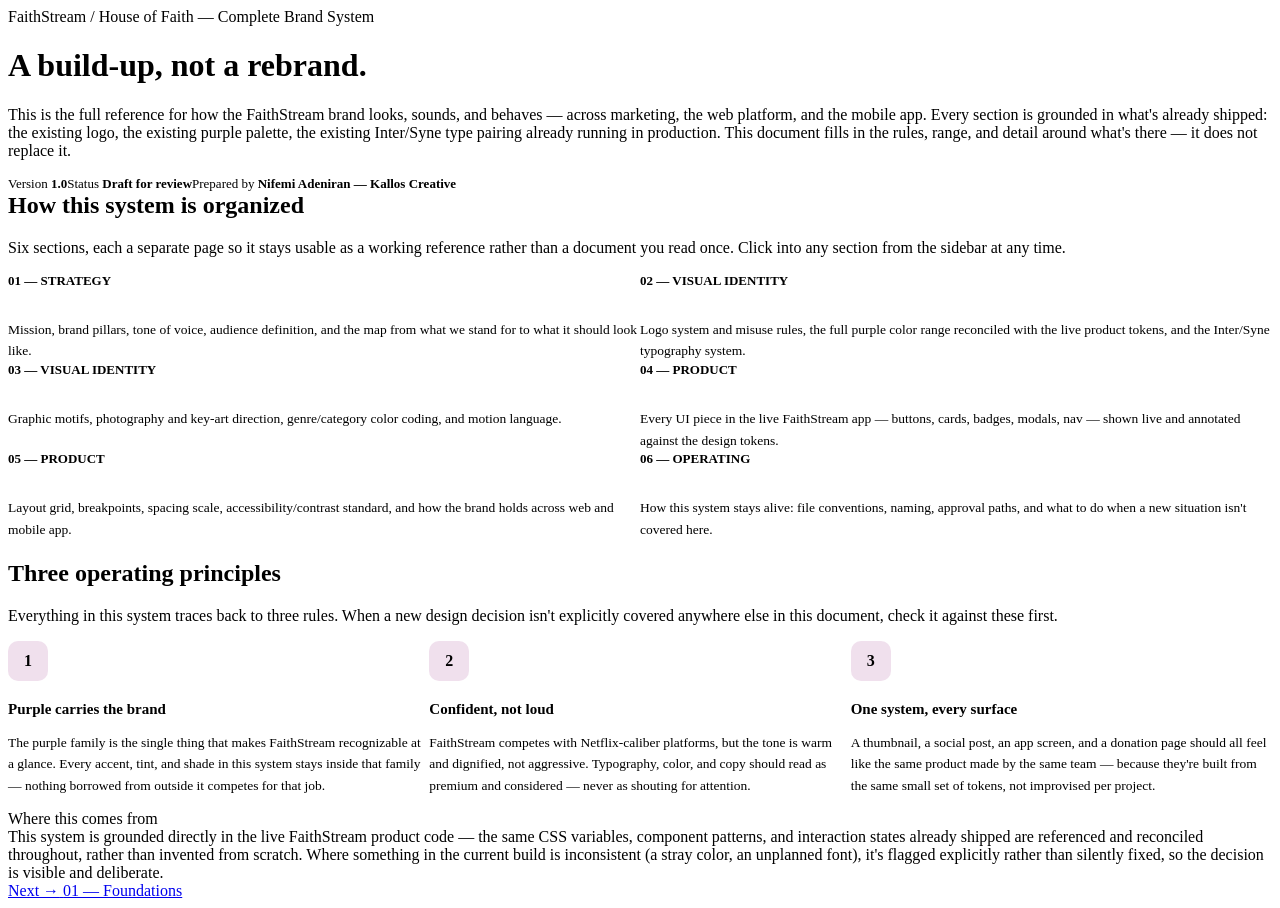
==== index.html @ ade7c47e "Add files via upload" ====
<!DOCTYPE html>
<html lang="en">
<head>
<meta charset="UTF-8">
<meta name="viewport" content="width=device-width, initial-scale=1.0">
<title>FaithStream Brand System — Overview</title>
<link rel="preconnect" href="https://fonts.googleapis.com">
<link rel="preconnect" href="https://fonts.gstatic.com" crossorigin>
<link href="https://fonts.googleapis.com/css2?family=Inter:wght@400;500;600;700;800&family=Syne:wght@700;800&display=swap" rel="stylesheet">
<link rel="stylesheet" href="assets/tokens.css">
<style>
  .cover-hero {
    padding: var(--sp-16) 0 var(--sp-10);
    border-bottom: 1px solid var(--border);
    margin-bottom: var(--sp-10);
  }
  .cover-meta {
    display: flex; gap: var(--sp-6); margin-top: var(--sp-6);
    font-size: 13px; color: var(--dim2);
  }
  .cover-meta span strong { color: var(--dim); font-weight: 600; }

  .toc-grid {
    display: grid; grid-template-columns: repeat(2, 1fr); gap: var(--sp-4);
    margin: var(--sp-6) 0 var(--sp-12);
  }
  .toc-card {
    background: var(--surface); border: 1px solid var(--border); border-radius: var(--radius-lg);
    padding: var(--sp-6); transition: border-color 0.18s, transform 0.18s; cursor: pointer;
  }
  .toc-card:hover { border-color: rgba(155,47,135,0.4); transform: translateY(-2px); }
  .toc-num { font-family: var(--font-display); font-size: 13px; font-weight: 800; color: var(--magenta); margin-bottom: var(--sp-3); }
  .toc-title { font-family: var(--font-display); font-size: 19px; font-weight: 700; color: #fff; margin-bottom: 8px; }
  .toc-desc { font-size: 13.5px; line-height: 1.6; color: var(--dim); }

  .principle-row {
    display: grid; grid-template-columns: repeat(3, 1fr); gap: var(--sp-5);
    margin: var(--sp-6) 0 var(--sp-10);
  }
  .principle {
    background: var(--surface); border: 1px solid var(--border); border-radius: var(--radius-lg);
    padding: var(--sp-6);
  }
  .principle-icon {
    width: 40px; height: 40px; border-radius: 10px; background: rgba(155,47,135,0.15);
    display: flex; align-items: center; justify-content: center;
    color: var(--magenta); font-family: var(--font-display); font-weight: 800; font-size: 16px;
    margin-bottom: var(--sp-4);
  }
  .principle h4 { font-size: 15px; color: var(--cream); margin-bottom: 8px; font-weight: 700; }
  .principle p { font-size: 13.5px; color: var(--dim); line-height: 1.6; }

  @media (max-width: 760px) {
    .toc-grid, .principle-row { grid-template-columns: 1fr; }
  }
</style>
</head>
<body data-page="index">

<div class="bs-shell">
  <script src="assets/sidebar.js"></script>

  <main class="bs-main">
    <div class="bs-page">

      <div class="cover-hero">
        <div class="bs-kicker">FaithStream / House of Faith — Complete Brand System</div>
        <h1 class="bs-h1">A build-up, not a rebrand.</h1>
        <p class="bs-lede">This is the full reference for how the FaithStream brand looks, sounds, and behaves — across marketing, the web platform, and the mobile app. Every section is grounded in what's already shipped: the existing logo, the existing purple palette, the existing Inter/Syne type pairing already running in production. This document fills in the rules, range, and detail around what's there — it does not replace it.</p>
        <div class="cover-meta">
          <span>Version <strong>1.0</strong></span>
          <span>Status <strong>Draft for review</strong></span>
          <span>Prepared by <strong>Nifemi Adeniran — Kallos Creative</strong></span>
        </div>
      </div>

      <h2 class="bs-h2" style="margin-top:0;padding-top:0;border-top:none;">How this system is organized</h2>
      <p class="bs-p">Six sections, each a separate page so it stays usable as a working reference rather than a document you read once. Click into any section from the sidebar at any time.</p>

      <div class="toc-grid">
        <div class="toc-card" onclick="location.href='foundations.html'">
          <div class="toc-num">01 — STRATEGY</div>
          <div class="toc-title">Foundations</div>
          <div class="toc-desc">Mission, brand pillars, tone of voice, audience definition, and the map from what we stand for to what it should look like.</div>
        </div>
        <div class="toc-card" onclick="location.href='identity.html'">
          <div class="toc-num">02 — VISUAL IDENTITY</div>
          <div class="toc-title">Logo, Color & Type</div>
          <div class="toc-desc">Logo system and misuse rules, the full purple color range reconciled with the live product tokens, and the Inter/Syne typography system.</div>
        </div>
        <div class="toc-card" onclick="location.href='patterns.html'">
          <div class="toc-num">03 — VISUAL IDENTITY</div>
          <div class="toc-title">Motifs & Imagery</div>
          <div class="toc-desc">Graphic motifs, photography and key-art direction, genre/category color coding, and motion language.</div>
        </div>
        <div class="toc-card" onclick="location.href='components.html'">
          <div class="toc-num">04 — PRODUCT</div>
          <div class="toc-title">Components</div>
          <div class="toc-desc">Every UI piece in the live FaithStream app — buttons, cards, badges, modals, nav — shown live and annotated against the design tokens.</div>
        </div>
        <div class="toc-card" onclick="location.href='web-ui.html'">
          <div class="toc-num">05 — PRODUCT</div>
          <div class="toc-title">Web & UI System</div>
          <div class="toc-desc">Layout grid, breakpoints, spacing scale, accessibility/contrast standard, and how the brand holds across web and mobile app.</div>
        </div>
        <div class="toc-card" onclick="location.href='governance.html'">
          <div class="toc-num">06 — OPERATING</div>
          <div class="toc-title">Governance</div>
          <div class="toc-desc">How this system stays alive: file conventions, naming, approval paths, and what to do when a new situation isn't covered here.</div>
        </div>
      </div>

      <h2 class="bs-h2">Three operating principles</h2>
      <p class="bs-p">Everything in this system traces back to three rules. When a new design decision isn't explicitly covered anywhere else in this document, check it against these first.</p>

      <div class="principle-row">
        <div class="principle">
          <div class="principle-icon">1</div>
          <h4>Purple carries the brand</h4>
          <p>The purple family is the single thing that makes FaithStream recognizable at a glance. Every accent, tint, and shade in this system stays inside that family — nothing borrowed from outside it competes for that job.</p>
        </div>
        <div class="principle">
          <div class="principle-icon">2</div>
          <h4>Confident, not loud</h4>
          <p>FaithStream competes with Netflix-caliber platforms, but the tone is warm and dignified, not aggressive. Typography, color, and copy should read as premium and considered — never as shouting for attention.</p>
        </div>
        <div class="principle">
          <div class="principle-icon">3</div>
          <h4>One system, every surface</h4>
          <p>A thumbnail, a social post, an app screen, and a donation page should all feel like the same product made by the same team — because they're built from the same small set of tokens, not improvised per project.</p>
        </div>
      </div>

      <div class="bs-callout">
        <div class="bs-callout-label">Where this comes from</div>
        <div class="bs-callout-text">This system is grounded directly in the live FaithStream product code — the same CSS variables, component patterns, and interaction states already shipped are referenced and reconciled throughout, rather than invented from scratch. Where something in the current build is inconsistent (a stray color, an unplanned font), it's flagged explicitly rather than silently fixed, so the decision is visible and deliberate.</div>
      </div>

      <div class="bs-pagenav" style="justify-content:flex-end;">
        <a href="foundations.html" class="bs-pagenav-link next">
          <span class="bs-pagenav-dir">Next →</span>
          <span class="bs-pagenav-title">01 — Foundations</span>
        </a>
      </div>

    </div>
  </main>
</div>

</body>
</html>
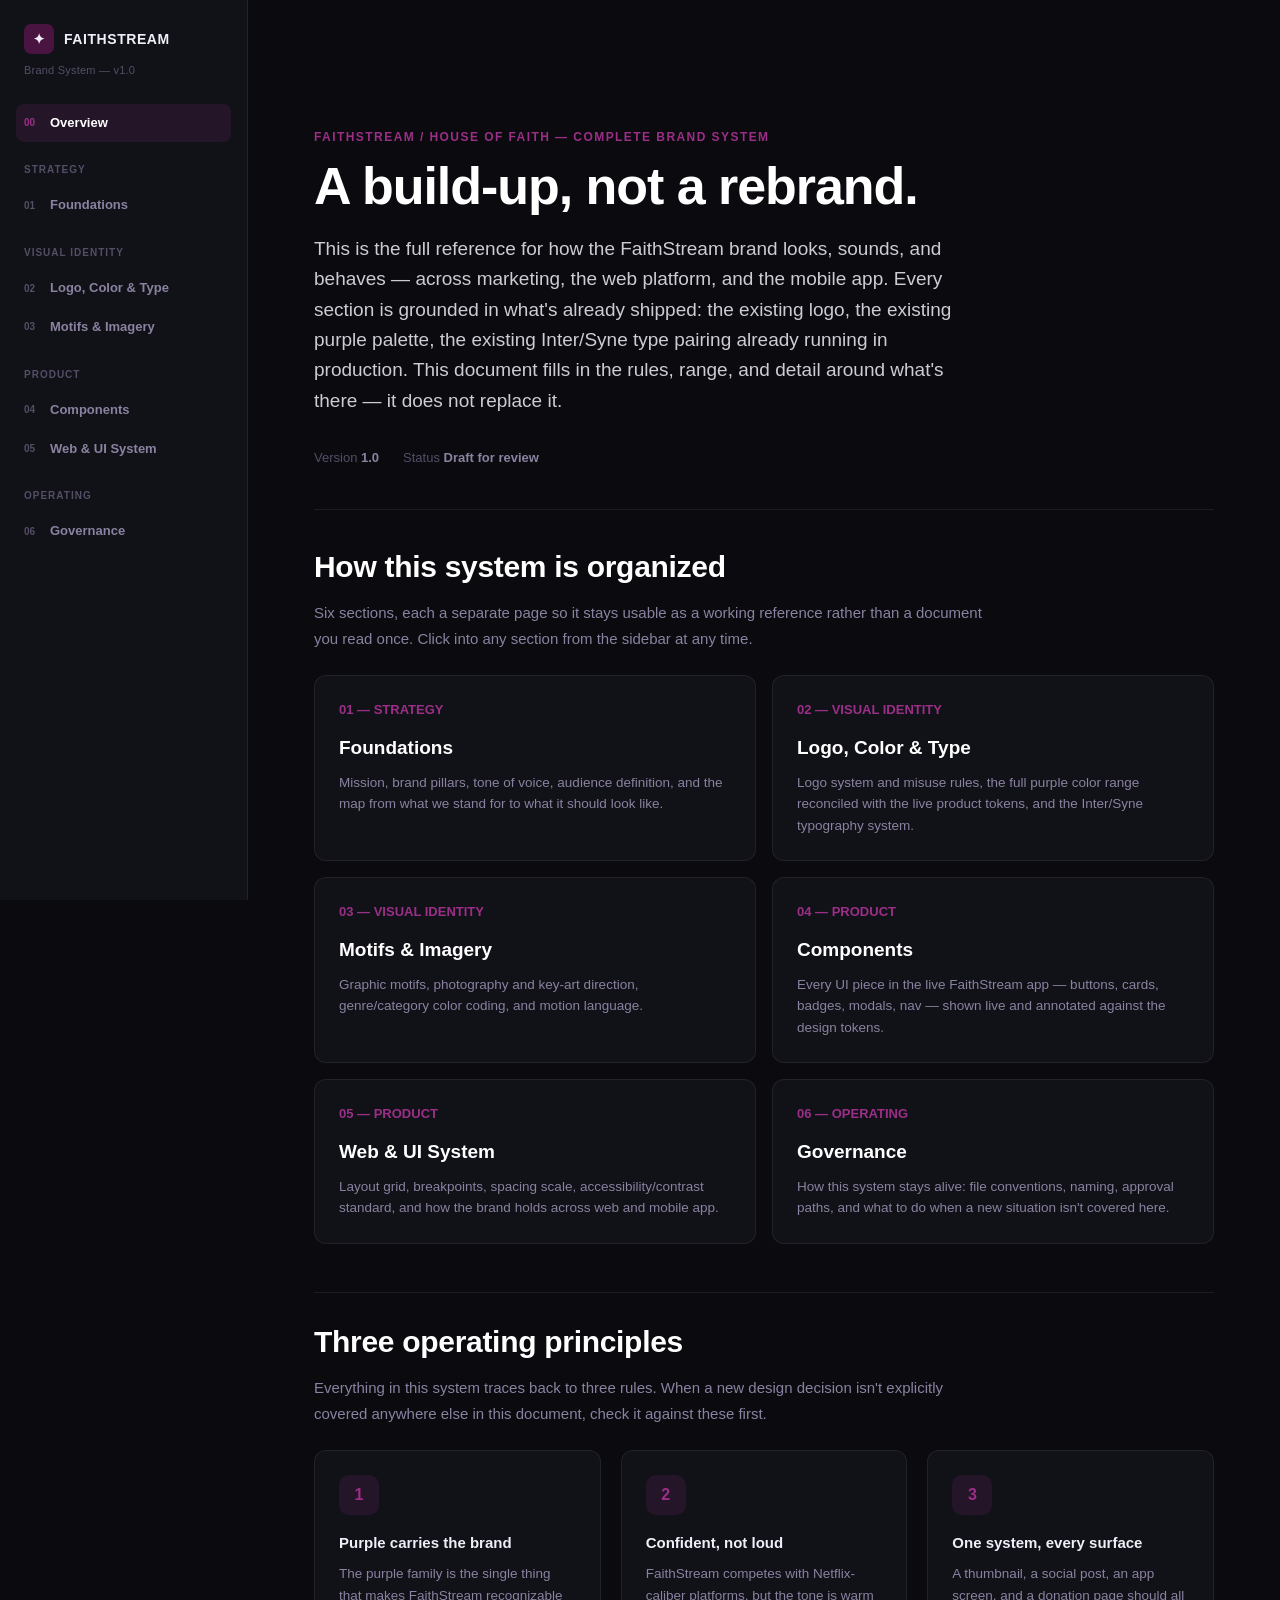
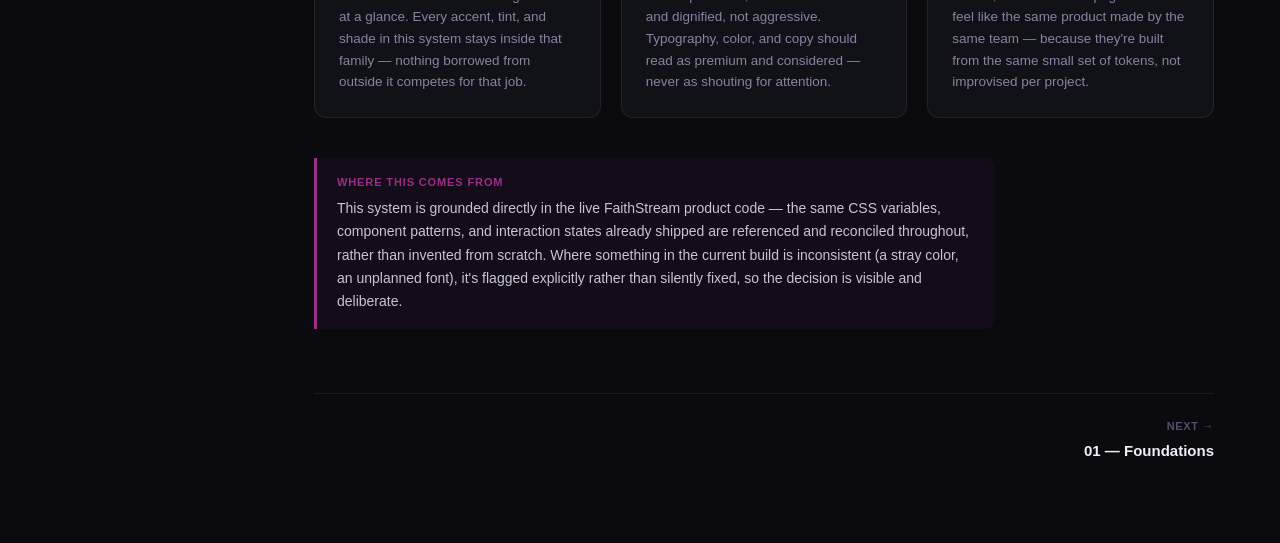
==== commit bd3c2acc: "Update index.html" ====
--- a/index.html
+++ b/index.html
@@ -70,7 +70,7 @@
         <div class="cover-meta">
           <span>Version <strong>1.0</strong></span>
           <span>Status <strong>Draft for review</strong></span>
-          <span>Prepared by <strong>Nifemi Adeniran — Kallos Creative</strong></span>
+      
         </div>
       </div>
 
--- a/assets/tokens.css
+++ b/assets/tokens.css
@@ -0,0 +1,249 @@
+/* ════════════════════════════════════════════════════════════
+   FAITHSTREAM / HOUSE OF FAITH — DESIGN TOKENS
+   Single source of truth for this brand system reference.
+   Reconciled against the live FaithStream product CSS variables
+   (--plum, --magenta, --magenta2, --lavender) — nothing here
+   contradicts what's already shipped; this fills the gaps.
+   ════════════════════════════════════════════════════════════ */
+
+:root {
+  /* ── CORE PURPLE FAMILY (kept exactly as shipped) ── */
+  --plum-black:     #0A0A0F;   /* = --bg in product code */
+  --surface:        #111118;
+  --surface2:       #18181F;
+  --plum:           #491440;   /* = --plum in product code, primary */
+  --magenta:        #9B2F87;   /* = --magenta in product code, accent */
+  --magenta2:       #702263;   /* = --magenta2, secondary brand purple */
+  --lavender:       #6C59A6;   /* = --lavender, tertiary brand purple */
+
+  /* ── NEW TINTS / SHADES (additions, not replacements) ── */
+  --lavender-light: #9C8FC4;
+  --lavender-pale:  #DCD6EC;
+  --plum-tint:      #6E3D63;
+  --magenta-dim:    rgba(155,47,135,0.45);
+
+  /* ── NEUTRALS ── */
+  --cream:          #F0EEF8;   /* = --cream in product code */
+  --dim:            #8A82A0;
+  --dim2:           #544E66;
+  --border:         rgba(255,255,255,0.07);
+  --light-surface:  #F5F4F8;   /* = browse-panel bg in product code */
+  --light-ink:      #1A1025;   /* = browse-panel text in product code */
+
+  /* ── FUNCTIONAL (the one open question in this system) ── */
+  --success:        #4ade80;   /* currently used for "Match %" — flagged for review */
+  --error:          #E5484D;
+
+  /* ── TYPE ── */
+  --font-display:   'Syne', sans-serif;
+  --font-body:       'Inter', sans-serif;
+  /* Cinzel intentionally NOT tokenized — flagged as an inconsistency, see identity.html */
+
+  /* ── SPACING SCALE (new — not previously defined) ── */
+  --sp-1: 4px;  --sp-2: 8px;  --sp-3: 12px; --sp-4: 16px;
+  --sp-5: 20px; --sp-6: 24px; --sp-8: 32px; --sp-10: 40px;
+  --sp-12: 48px; --sp-16: 64px; --sp-20: 80px;
+
+  /* ── RADIUS ── */
+  --radius-sm: 6px; --radius-md: 8px; --radius-lg: 12px; --radius-xl: 18px;
+}
+
+* { margin: 0; padding: 0; box-sizing: border-box; }
+html { scroll-behavior: smooth; }
+body {
+  font-family: var(--font-body);
+  background: var(--plum-black);
+  color: var(--cream);
+  font-size: 16px;
+  line-height: 1.6;
+}
+a { color: inherit; text-decoration: none; }
+img { max-width: 100%; display: block; }
+
+/* ── SHARED LAYOUT SHELL ── */
+.bs-shell { display: flex; min-height: 100vh; }
+
+.bs-sidebar {
+  width: 248px; flex-shrink: 0;
+  background: var(--surface);
+  border-right: 1px solid var(--border);
+  padding: var(--sp-6) var(--sp-4);
+  position: sticky; top: 0; height: 100vh; overflow-y: auto;
+}
+.bs-logo {
+  display: flex; align-items: center; gap: 10px;
+  font-family: var(--font-display); font-weight: 800; font-size: 14px;
+  letter-spacing: 0.04em; color: var(--cream); margin-bottom: var(--sp-2);
+  padding: 0 var(--sp-2);
+}
+.bs-logo-mark {
+  width: 30px; height: 30px; border-radius: 7px; background: var(--plum);
+  display: flex; align-items: center; justify-content: center;
+  font-size: 14px; flex-shrink: 0; color: var(--cream);
+}
+.bs-subtitle {
+  font-size: 11px; color: var(--dim2); padding: 0 var(--sp-2);
+  margin-bottom: var(--sp-6); letter-spacing: 0.02em;
+}
+.bs-nav-group { margin-bottom: var(--sp-5); }
+.bs-nav-label {
+  font-size: 10px; font-weight: 700; letter-spacing: 0.1em; text-transform: uppercase;
+  color: var(--dim2); padding: 0 var(--sp-2); margin-bottom: var(--sp-2);
+}
+.bs-nav-item {
+  display: flex; align-items: center; gap: 10px;
+  padding: 9px var(--sp-2); border-radius: var(--radius-md);
+  font-size: 13px; font-weight: 600; color: var(--dim);
+  transition: background 0.16s, color 0.16s; cursor: pointer;
+}
+.bs-nav-item:hover { color: var(--cream); background: rgba(255,255,255,0.05); }
+.bs-nav-item.active { color: #fff; background: rgba(155,47,135,0.14); }
+.bs-nav-num {
+  font-family: var(--font-display); font-size: 10px; font-weight: 700;
+  color: var(--dim2); width: 16px; flex-shrink: 0;
+}
+.bs-nav-item.active .bs-nav-num { color: var(--magenta); }
+
+.bs-main { flex: 1; min-width: 0; }
+.bs-page {
+  max-width: 980px; margin: 0 auto;
+  padding: var(--sp-16) var(--sp-10) var(--sp-20);
+}
+
+/* ── TYPOGRAPHY SCALE FOR THIS DOC ── */
+.bs-kicker {
+  font-size: 12px; font-weight: 700; letter-spacing: 0.12em; text-transform: uppercase;
+  color: var(--magenta); margin-bottom: var(--sp-3);
+}
+.bs-h1 {
+  font-family: var(--font-display); font-weight: 800;
+  font-size: clamp(32px, 4.5vw, 52px); letter-spacing: -0.02em; line-height: 1.05;
+  color: #fff; margin-bottom: var(--sp-5);
+}
+.bs-h2 {
+  font-family: var(--font-display); font-weight: 700;
+  font-size: clamp(22px, 2.8vw, 30px); letter-spacing: -0.01em; line-height: 1.15;
+  color: #fff; margin: var(--sp-12) 0 var(--sp-4);
+  padding-top: var(--sp-8); border-top: 1px solid var(--border);
+}
+.bs-h2:first-of-type { padding-top: 0; border-top: none; margin-top: 0; }
+.bs-h3 {
+  font-family: var(--font-body); font-weight: 700;
+  font-size: 18px; color: var(--cream); margin: var(--sp-8) 0 var(--sp-3);
+}
+.bs-h4 {
+  font-family: var(--font-body); font-weight: 700;
+  font-size: 14px; color: var(--cream); margin: var(--sp-5) 0 var(--sp-2);
+}
+.bs-lede {
+  font-size: 19px; line-height: 1.6; color: rgba(240,238,248,0.85);
+  margin-bottom: var(--sp-8); max-width: 640px;
+}
+.bs-p { font-size: 15px; line-height: 1.7; color: var(--dim); margin-bottom: var(--sp-4); max-width: 680px; }
+.bs-p strong { color: var(--cream); font-weight: 600; }
+.bs-list { margin: var(--sp-3) 0 var(--sp-5); padding-left: 0; max-width: 680px; }
+.bs-list li {
+  list-style: none; position: relative; padding-left: 22px;
+  font-size: 15px; line-height: 1.7; color: var(--dim); margin-bottom: 10px;
+}
+.bs-list li::before {
+  content: '—'; position: absolute; left: 0; color: var(--magenta); font-weight: 700;
+}
+.bs-list li strong { color: var(--cream); font-weight: 600; }
+
+/* ── CALLOUT BOXES ── */
+.bs-callout {
+  border-left: 3px solid var(--magenta);
+  background: rgba(155,47,135,0.07);
+  border-radius: 0 var(--radius-md) var(--radius-md) 0;
+  padding: var(--sp-4) var(--sp-5);
+  margin: var(--sp-5) 0; max-width: 680px;
+}
+.bs-callout-label {
+  font-size: 11px; font-weight: 700; letter-spacing: 0.08em; text-transform: uppercase;
+  color: var(--magenta); margin-bottom: 6px;
+}
+.bs-callout-text { font-size: 14px; line-height: 1.65; color: rgba(240,238,248,0.82); }
+
+.bs-callout.warn { border-left-color: #E5A84D; background: rgba(229,168,77,0.08); }
+.bs-callout.warn .bs-callout-label { color: #E5A84D; }
+.bs-callout.keep { border-left-color: #4ade80; background: rgba(74,222,128,0.06); }
+.bs-callout.keep .bs-callout-label { color: #4ade80; }
+
+/* ── TAGS (kept / new / changed) ── */
+.bs-tag {
+  display: inline-flex; align-items: center; gap: 6px;
+  font-size: 11px; font-weight: 700; letter-spacing: 0.05em; text-transform: uppercase;
+  padding: 4px 10px; border-radius: 5px; margin-bottom: var(--sp-5);
+}
+.bs-tag.kept   { background: rgba(74,222,128,0.12); color: #4ade80; border: 1px solid rgba(74,222,128,0.3); }
+.bs-tag.new    { background: rgba(155,47,135,0.14); color: var(--magenta); border: 1px solid rgba(155,47,135,0.35); }
+.bs-tag.fixed  { background: rgba(229,168,77,0.12); color: #E5A84D; border: 1px solid rgba(229,168,77,0.3); }
+
+/* ── TABLES ── */
+.bs-table { width: 100%; border-collapse: collapse; margin: var(--sp-5) 0 var(--sp-8); font-size: 14px; }
+.bs-table th {
+  text-align: left; font-size: 11px; font-weight: 700; letter-spacing: 0.06em; text-transform: uppercase;
+  color: var(--dim2); padding: 10px 14px; border-bottom: 1px solid var(--border);
+}
+.bs-table td { padding: 12px 14px; border-bottom: 1px solid var(--border); color: var(--dim); vertical-align: top; }
+.bs-table td strong { color: var(--cream); }
+.bs-table tr:hover td { background: rgba(255,255,255,0.02); }
+.bs-table code { font-family: 'SF Mono', Consolas, monospace; font-size: 12.5px; color: var(--lavender-light); }
+
+/* ── SWATCHES ── */
+.bs-swatch-grid {
+  display: grid; grid-template-columns: repeat(4, 1fr); gap: var(--sp-4);
+  margin: var(--sp-5) 0 var(--sp-8);
+}
+.bs-swatch { border-radius: var(--radius-md); overflow: hidden; border: 1px solid var(--border); }
+.bs-swatch-color { height: 88px; }
+.bs-swatch-info { background: var(--surface2); padding: 10px 12px; }
+.bs-swatch-name { font-size: 13px; font-weight: 700; color: var(--cream); }
+.bs-swatch-hex { font-size: 11px; color: var(--dim2); font-family: monospace; margin-top: 2px; }
+.bs-swatch-role { font-size: 11px; color: var(--dim); margin-top: 6px; line-height: 1.4; }
+
+/* ── PAGE NAV (prev/next) ── */
+.bs-pagenav {
+  display: flex; justify-content: space-between; margin-top: var(--sp-16);
+  padding-top: var(--sp-6); border-top: 1px solid var(--border);
+}
+.bs-pagenav-link {
+  display: flex; flex-direction: column; gap: 4px;
+  font-size: 13px; color: var(--dim); transition: color 0.16s;
+}
+.bs-pagenav-link:hover { color: var(--cream); }
+.bs-pagenav-link.next { text-align: right; align-items: flex-end; }
+.bs-pagenav-dir { font-size: 11px; font-weight: 700; letter-spacing: 0.06em; text-transform: uppercase; color: var(--dim2); }
+.bs-pagenav-title { font-weight: 700; color: var(--cream); font-size: 15px; }
+
+/* ── CODE BLOCKS ── */
+.bs-code {
+  background: #0D0D14; border: 1px solid var(--border); border-radius: var(--radius-md);
+  padding: var(--sp-4) var(--sp-5); margin: var(--sp-4) 0 var(--sp-6);
+  font-family: 'SF Mono', Consolas, monospace; font-size: 13px; line-height: 1.7;
+  color: var(--lavender-light); overflow-x: auto; max-width: 680px; white-space: pre;
+}
+.bs-code .c-key { color: var(--magenta); }
+.bs-code .c-val { color: #B8D9A8; }
+.bs-code .c-comment { color: var(--dim2); }
+
+/* ── LIVE COMPONENT DEMO WRAPPER ── */
+.bs-demo {
+  background: var(--surface); border: 1px solid var(--border); border-radius: var(--radius-lg);
+  padding: var(--sp-8); margin: var(--sp-5) 0 var(--sp-8);
+  display: flex; flex-wrap: wrap; gap: var(--sp-5); align-items: center;
+}
+.bs-demo.dark-product { background: var(--plum-black); }
+.bs-demo.col { flex-direction: column; align-items: flex-start; }
+.bs-demo-label {
+  width: 100%; font-size: 11px; font-weight: 700; letter-spacing: 0.08em; text-transform: uppercase;
+  color: var(--dim2); margin-bottom: var(--sp-2);
+}
+
+/* ── RESPONSIVE ── */
+@media (max-width: 980px) {
+  .bs-sidebar { display: none; }
+  .bs-page { padding: var(--sp-10) var(--sp-5) var(--sp-16); }
+  .bs-swatch-grid { grid-template-columns: repeat(2, 1fr); }
+}
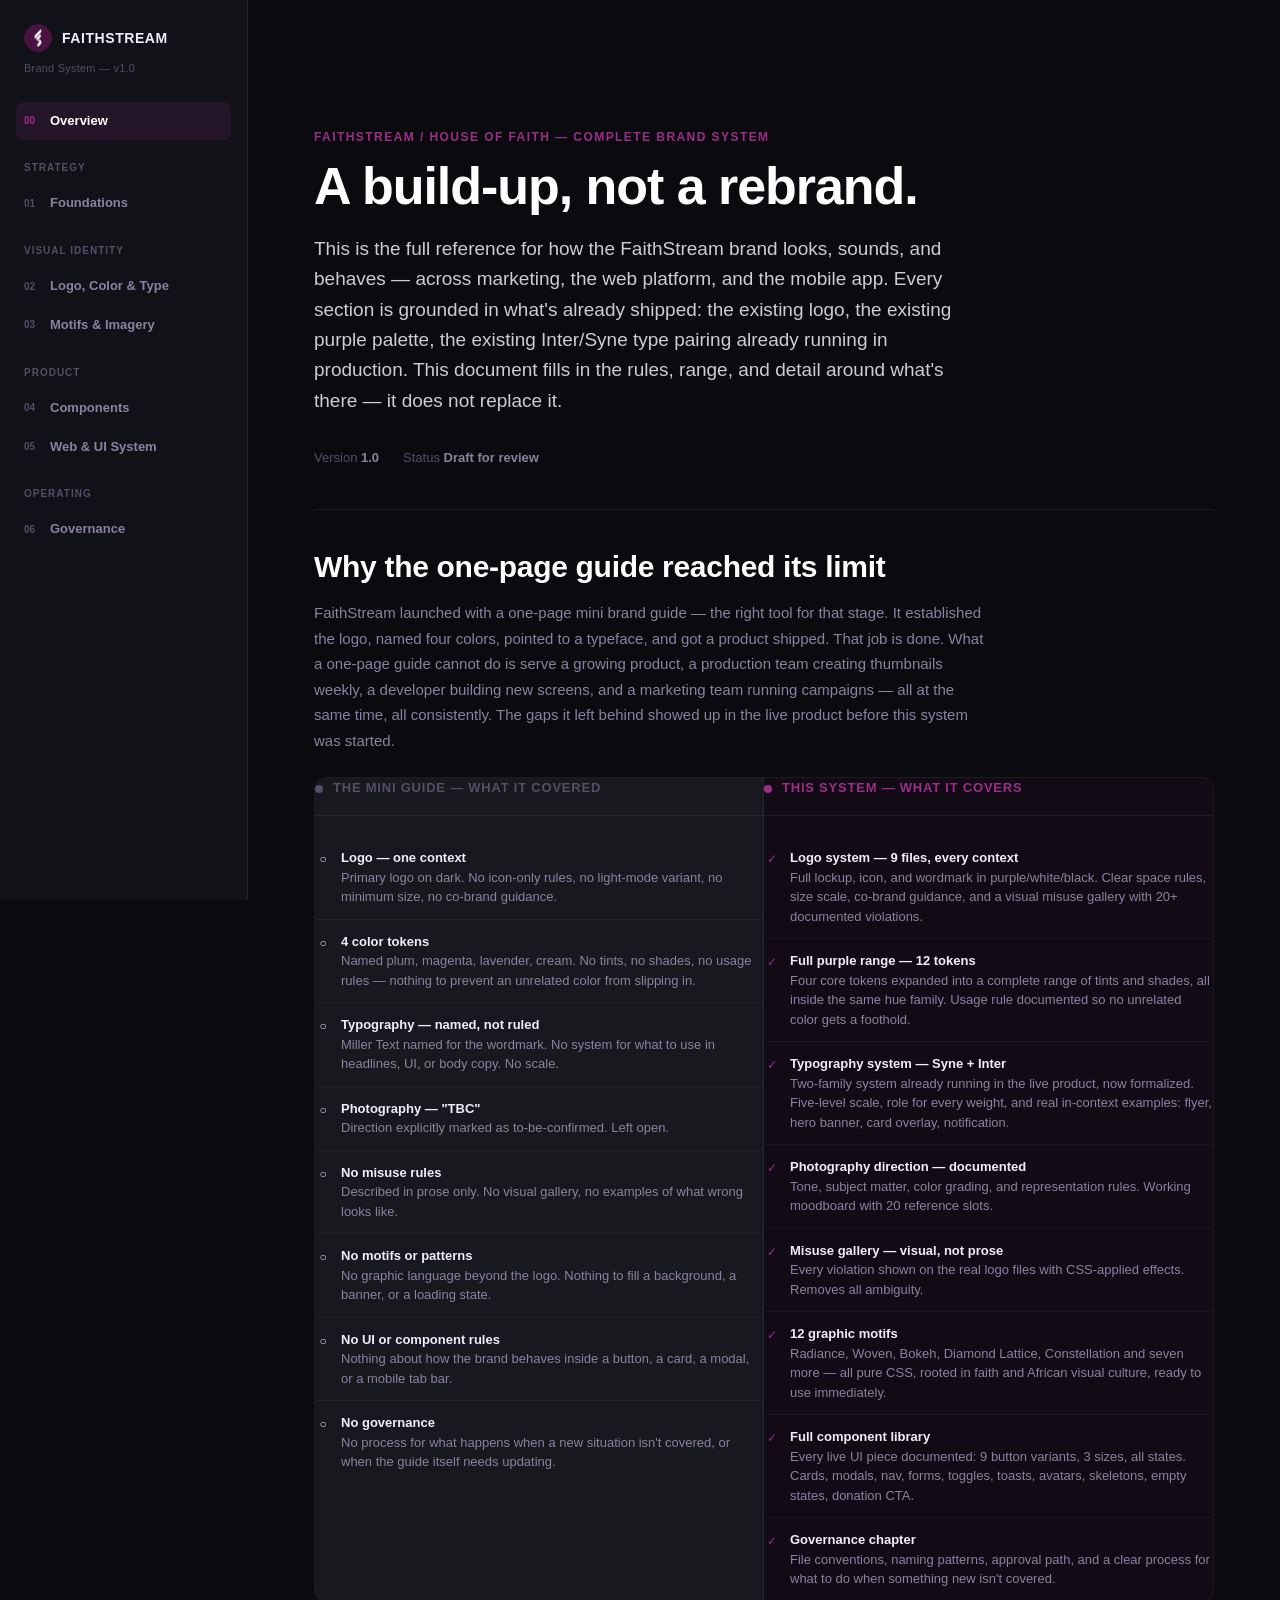
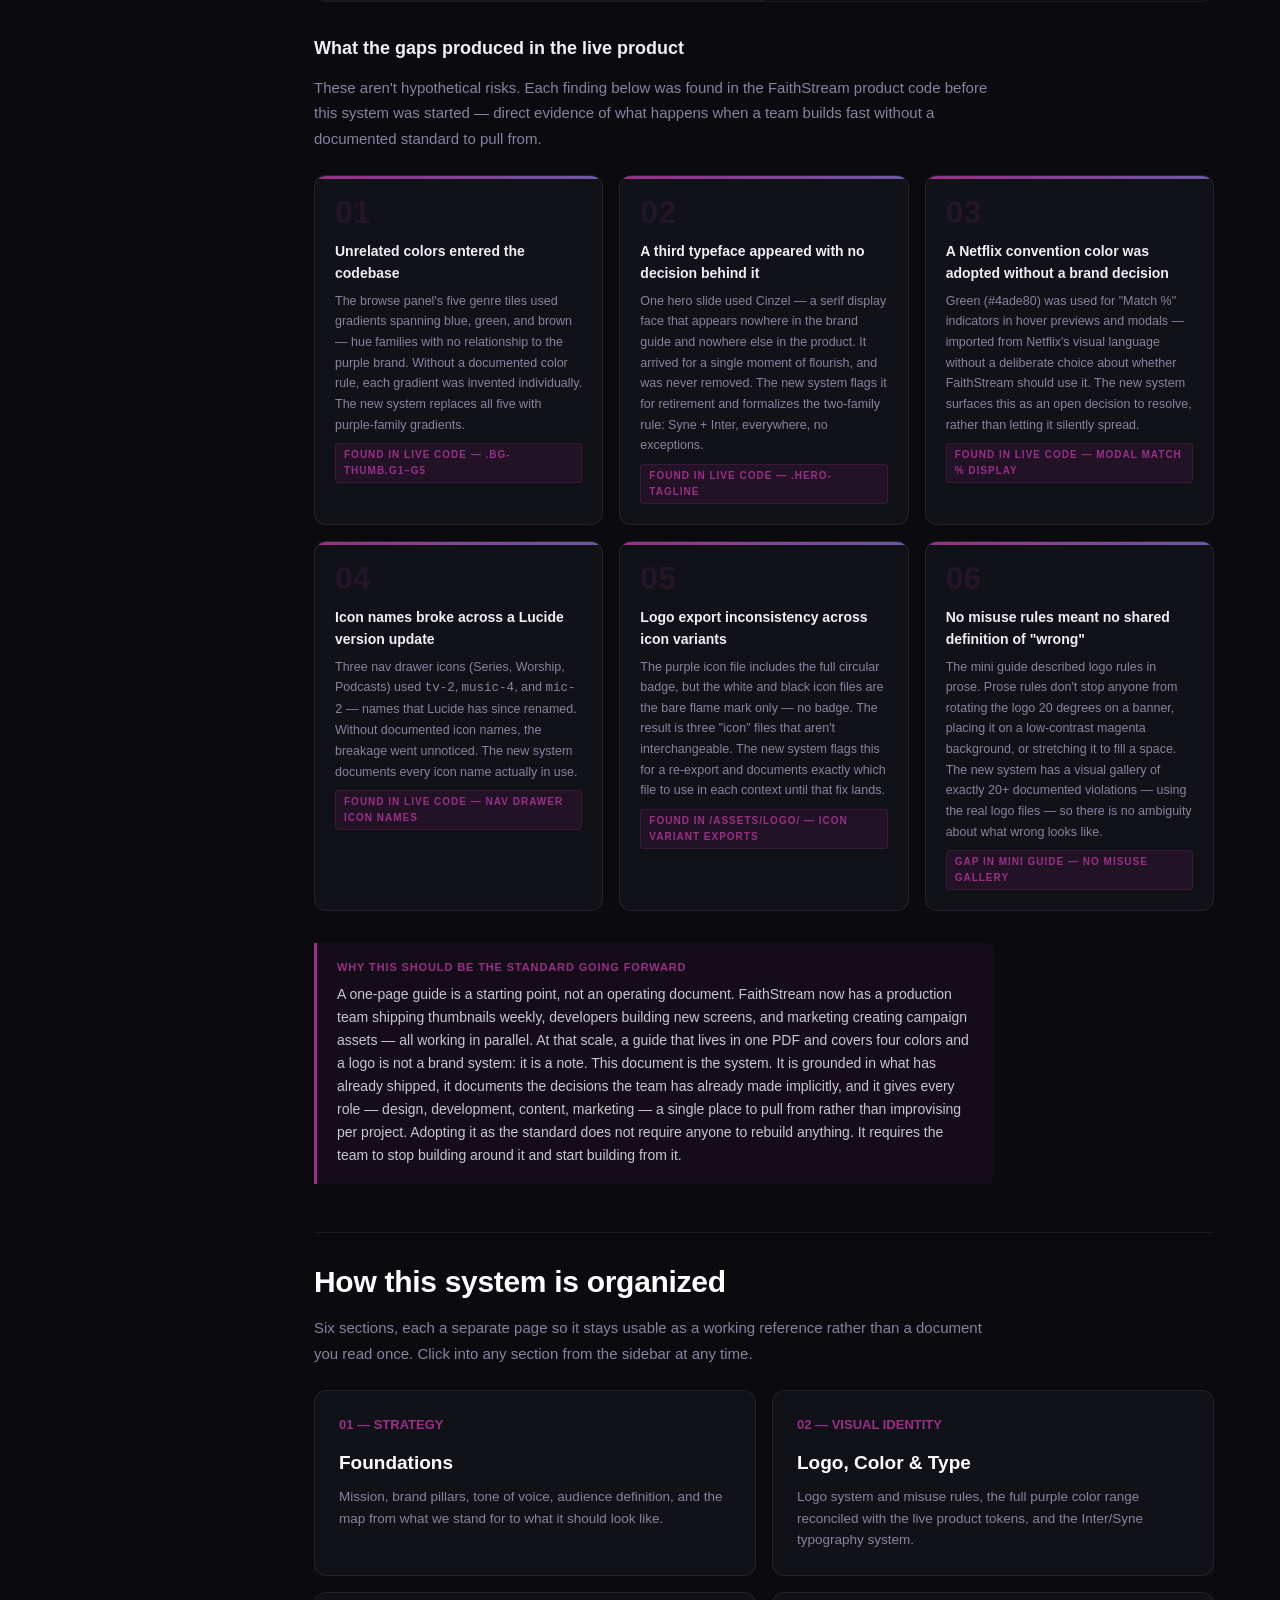
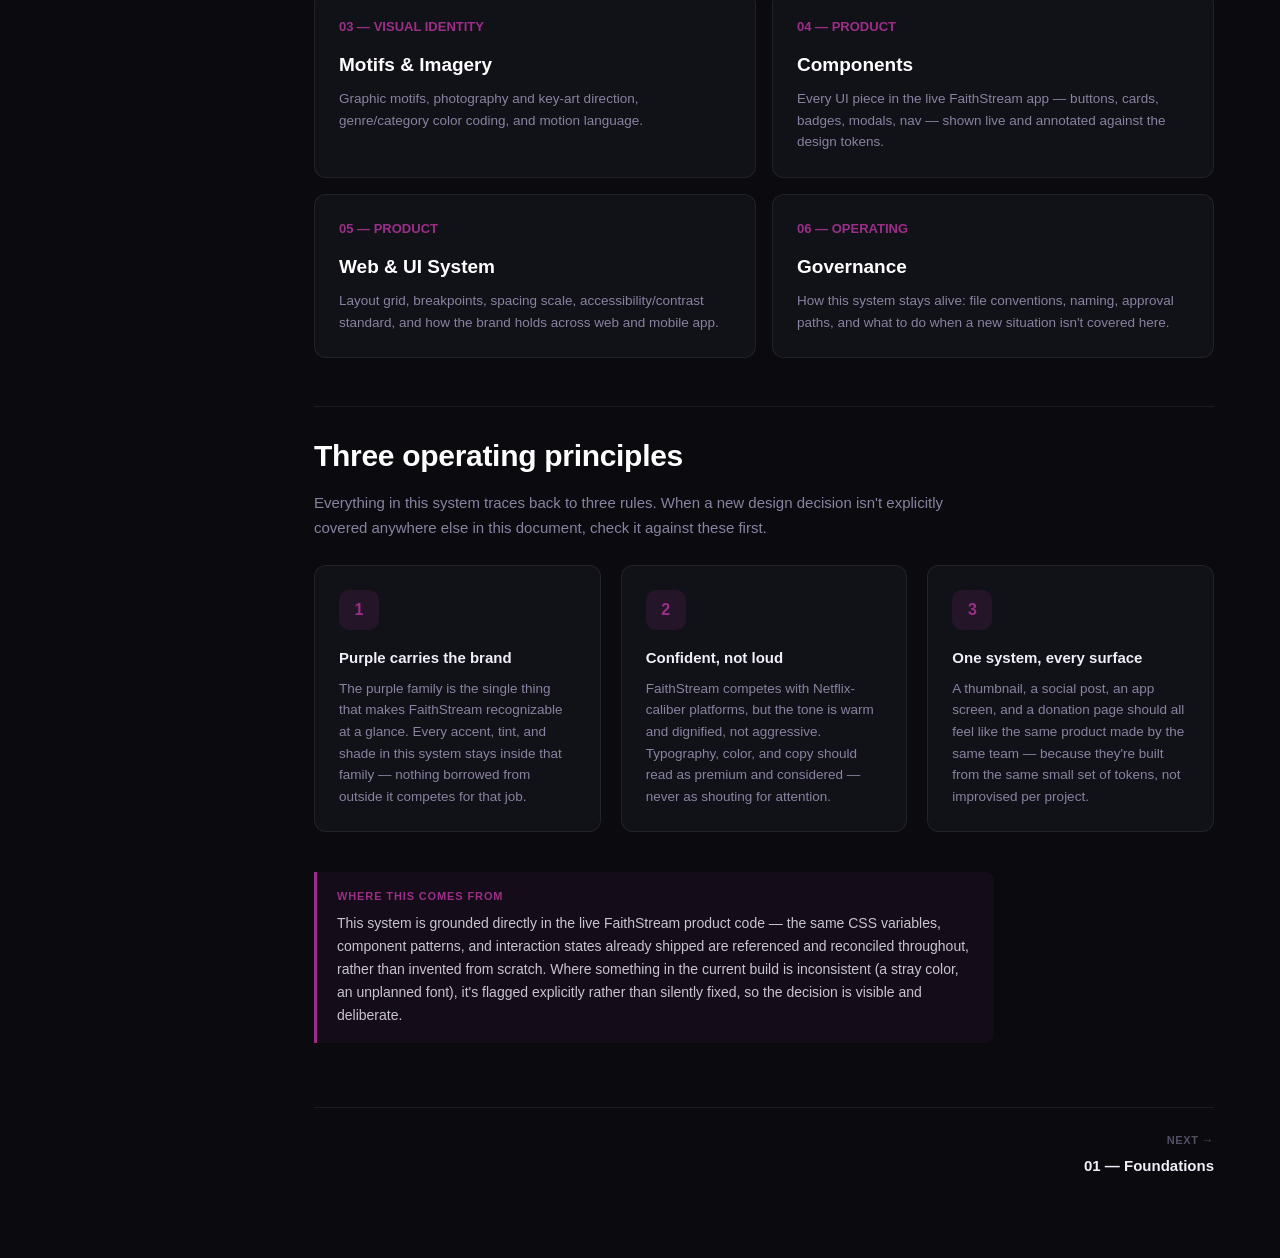
==== commit 47b46bee: "Add files via upload" ====
--- a/index.html
+++ b/index.html
@@ -1,151 +1,286 @@
-<!DOCTYPE html>
-<html lang="en">
-<head>
-<meta charset="UTF-8">
-<meta name="viewport" content="width=device-width, initial-scale=1.0">
-<title>FaithStream Brand System — Overview</title>
-<link rel="preconnect" href="https://fonts.googleapis.com">
-<link rel="preconnect" href="https://fonts.gstatic.com" crossorigin>
-<link href="https://fonts.googleapis.com/css2?family=Inter:wght@400;500;600;700;800&family=Syne:wght@700;800&display=swap" rel="stylesheet">
-<link rel="stylesheet" href="assets/tokens.css">
-<style>
-  .cover-hero {
-    padding: var(--sp-16) 0 var(--sp-10);
-    border-bottom: 1px solid var(--border);
-    margin-bottom: var(--sp-10);
-  }
-  .cover-meta {
-    display: flex; gap: var(--sp-6); margin-top: var(--sp-6);
-    font-size: 13px; color: var(--dim2);
-  }
-  .cover-meta span strong { color: var(--dim); font-weight: 600; }
-
-  .toc-grid {
-    display: grid; grid-template-columns: repeat(2, 1fr); gap: var(--sp-4);
-    margin: var(--sp-6) 0 var(--sp-12);
-  }
-  .toc-card {
-    background: var(--surface); border: 1px solid var(--border); border-radius: var(--radius-lg);
-    padding: var(--sp-6); transition: border-color 0.18s, transform 0.18s; cursor: pointer;
-  }
-  .toc-card:hover { border-color: rgba(155,47,135,0.4); transform: translateY(-2px); }
-  .toc-num { font-family: var(--font-display); font-size: 13px; font-weight: 800; color: var(--magenta); margin-bottom: var(--sp-3); }
-  .toc-title { font-family: var(--font-display); font-size: 19px; font-weight: 700; color: #fff; margin-bottom: 8px; }
-  .toc-desc { font-size: 13.5px; line-height: 1.6; color: var(--dim); }
-
-  .principle-row {
-    display: grid; grid-template-columns: repeat(3, 1fr); gap: var(--sp-5);
-    margin: var(--sp-6) 0 var(--sp-10);
-  }
-  .principle {
-    background: var(--surface); border: 1px solid var(--border); border-radius: var(--radius-lg);
-    padding: var(--sp-6);
-  }
-  .principle-icon {
-    width: 40px; height: 40px; border-radius: 10px; background: rgba(155,47,135,0.15);
-    display: flex; align-items: center; justify-content: center;
-    color: var(--magenta); font-family: var(--font-display); font-weight: 800; font-size: 16px;
-    margin-bottom: var(--sp-4);
-  }
-  .principle h4 { font-size: 15px; color: var(--cream); margin-bottom: 8px; font-weight: 700; }
-  .principle p { font-size: 13.5px; color: var(--dim); line-height: 1.6; }
-
-  @media (max-width: 760px) {
-    .toc-grid, .principle-row { grid-template-columns: 1fr; }
-  }
-</style>
-</head>
-<body data-page="index">
-
-<div class="bs-shell">
-  <script src="assets/sidebar.js"></script>
-
-  <main class="bs-main">
-    <div class="bs-page">
-
-      <div class="cover-hero">
-        <div class="bs-kicker">FaithStream / House of Faith — Complete Brand System</div>
-        <h1 class="bs-h1">A build-up, not a rebrand.</h1>
-        <p class="bs-lede">This is the full reference for how the FaithStream brand looks, sounds, and behaves — across marketing, the web platform, and the mobile app. Every section is grounded in what's already shipped: the existing logo, the existing purple palette, the existing Inter/Syne type pairing already running in production. This document fills in the rules, range, and detail around what's there — it does not replace it.</p>
-        <div class="cover-meta">
-          <span>Version <strong>1.0</strong></span>
-          <span>Status <strong>Draft for review</strong></span>
-      
-        </div>
-      </div>
-
-      <h2 class="bs-h2" style="margin-top:0;padding-top:0;border-top:none;">How this system is organized</h2>
-      <p class="bs-p">Six sections, each a separate page so it stays usable as a working reference rather than a document you read once. Click into any section from the sidebar at any time.</p>
-
-      <div class="toc-grid">
-        <div class="toc-card" onclick="location.href='foundations.html'">
-          <div class="toc-num">01 — STRATEGY</div>
-          <div class="toc-title">Foundations</div>
-          <div class="toc-desc">Mission, brand pillars, tone of voice, audience definition, and the map from what we stand for to what it should look like.</div>
-        </div>
-        <div class="toc-card" onclick="location.href='identity.html'">
-          <div class="toc-num">02 — VISUAL IDENTITY</div>
-          <div class="toc-title">Logo, Color & Type</div>
-          <div class="toc-desc">Logo system and misuse rules, the full purple color range reconciled with the live product tokens, and the Inter/Syne typography system.</div>
-        </div>
-        <div class="toc-card" onclick="location.href='patterns.html'">
-          <div class="toc-num">03 — VISUAL IDENTITY</div>
-          <div class="toc-title">Motifs & Imagery</div>
-          <div class="toc-desc">Graphic motifs, photography and key-art direction, genre/category color coding, and motion language.</div>
-        </div>
-        <div class="toc-card" onclick="location.href='components.html'">
-          <div class="toc-num">04 — PRODUCT</div>
-          <div class="toc-title">Components</div>
-          <div class="toc-desc">Every UI piece in the live FaithStream app — buttons, cards, badges, modals, nav — shown live and annotated against the design tokens.</div>
-        </div>
-        <div class="toc-card" onclick="location.href='web-ui.html'">
-          <div class="toc-num">05 — PRODUCT</div>
-          <div class="toc-title">Web & UI System</div>
-          <div class="toc-desc">Layout grid, breakpoints, spacing scale, accessibility/contrast standard, and how the brand holds across web and mobile app.</div>
-        </div>
-        <div class="toc-card" onclick="location.href='governance.html'">
-          <div class="toc-num">06 — OPERATING</div>
-          <div class="toc-title">Governance</div>
-          <div class="toc-desc">How this system stays alive: file conventions, naming, approval paths, and what to do when a new situation isn't covered here.</div>
-        </div>
-      </div>
-
-      <h2 class="bs-h2">Three operating principles</h2>
-      <p class="bs-p">Everything in this system traces back to three rules. When a new design decision isn't explicitly covered anywhere else in this document, check it against these first.</p>
-
-      <div class="principle-row">
-        <div class="principle">
-          <div class="principle-icon">1</div>
-          <h4>Purple carries the brand</h4>
-          <p>The purple family is the single thing that makes FaithStream recognizable at a glance. Every accent, tint, and shade in this system stays inside that family — nothing borrowed from outside it competes for that job.</p>
-        </div>
-        <div class="principle">
-          <div class="principle-icon">2</div>
-          <h4>Confident, not loud</h4>
-          <p>FaithStream competes with Netflix-caliber platforms, but the tone is warm and dignified, not aggressive. Typography, color, and copy should read as premium and considered — never as shouting for attention.</p>
-        </div>
-        <div class="principle">
-          <div class="principle-icon">3</div>
-          <h4>One system, every surface</h4>
-          <p>A thumbnail, a social post, an app screen, and a donation page should all feel like the same product made by the same team — because they're built from the same small set of tokens, not improvised per project.</p>
-        </div>
-      </div>
-
-      <div class="bs-callout">
-        <div class="bs-callout-label">Where this comes from</div>
-        <div class="bs-callout-text">This system is grounded directly in the live FaithStream product code — the same CSS variables, component patterns, and interaction states already shipped are referenced and reconciled throughout, rather than invented from scratch. Where something in the current build is inconsistent (a stray color, an unplanned font), it's flagged explicitly rather than silently fixed, so the decision is visible and deliberate.</div>
-      </div>
-
-      <div class="bs-pagenav" style="justify-content:flex-end;">
-        <a href="foundations.html" class="bs-pagenav-link next">
-          <span class="bs-pagenav-dir">Next →</span>
-          <span class="bs-pagenav-title">01 — Foundations</span>
-        </a>
-      </div>
-
-    </div>
-  </main>
-</div>
-
-</body>
-</html>
+<!DOCTYPE html>
+<html lang="en">
+<head>
+<meta charset="UTF-8">
+<meta name="viewport" content="width=device-width, initial-scale=1.0">
+<title>FaithStream Brand System — Overview</title>
+<link rel="preconnect" href="https://fonts.googleapis.com">
+<link rel="preconnect" href="https://fonts.gstatic.com" crossorigin>
+<link href="https://fonts.googleapis.com/css2?family=Inter:wght@400;500;600;700;800&family=Syne:wght@700;800&display=swap" rel="stylesheet">
+<link rel="stylesheet" href="assets/tokens.css">
+<style>
+  .cover-hero {
+    padding: var(--sp-16) 0 var(--sp-10);
+    border-bottom: 1px solid var(--border);
+    margin-bottom: var(--sp-10);
+  }
+  .cover-meta {
+    display: flex; gap: var(--sp-6); margin-top: var(--sp-6);
+    font-size: 13px; color: var(--dim2);
+  }
+  .cover-meta span strong { color: var(--dim); font-weight: 600; }
+
+  /* ── Why the old guide section ── */
+  .old-vs-new {
+    display: grid; grid-template-columns: 1fr 1fr; gap: 0;
+    border: 1px solid var(--border); border-radius: var(--radius-lg);
+    overflow: hidden; margin: var(--sp-6) 0 var(--sp-8);
+  }
+  .ovn-col { padding: var(--sp-6) var(--sp-7); }
+  .ovn-col.old { background: var(--surface2); border-right: 1px solid var(--border); }
+  .ovn-col.new { background: rgba(155,47,135,0.06); }
+  .ovn-head {
+    display: flex; align-items: center; gap: 10px;
+    font-size: 13px; font-weight: 800; letter-spacing: 0.06em; text-transform: uppercase;
+    margin-bottom: var(--sp-5); padding-bottom: var(--sp-4); border-bottom: 1px solid var(--border);
+  }
+  .ovn-head.old-head { color: var(--dim2); }
+  .ovn-head.new-head { color: var(--magenta); }
+  .ovn-dot { width: 8px; height: 8px; border-radius: 50%; flex-shrink: 0; }
+  .ovn-dot.old { background: var(--dim2); }
+  .ovn-dot.new { background: var(--magenta); }
+  .ovn-item {
+    display: flex; gap: 10px; align-items: flex-start;
+    padding: var(--sp-3) 0; border-bottom: 1px solid rgba(255,255,255,0.04);
+    font-size: 13px; line-height: 1.5;
+  }
+  .ovn-item:last-child { border-bottom: none; }
+  .ovn-icon { flex-shrink: 0; margin-top: 2px; font-size: 12px; width: 16px; text-align: center; }
+  .ovn-text { color: var(--dim); }
+  .ovn-text strong { color: var(--cream); font-weight: 600; display: block; }
+
+  .gap-evidence {
+    display: grid; grid-template-columns: repeat(3, 1fr); gap: var(--sp-4);
+    margin: var(--sp-6) 0 var(--sp-8);
+  }
+  .gap-card {
+    background: var(--surface); border: 1px solid var(--border); border-radius: var(--radius-lg);
+    padding: var(--sp-5); position: relative; overflow: hidden;
+  }
+  .gap-card::before {
+    content: ''; position: absolute; top: 0; left: 0; right: 0; height: 3px;
+    background: linear-gradient(90deg, var(--magenta), var(--lavender));
+  }
+  .gap-num {
+    font-family: var(--font-display); font-weight: 800; font-size: 32px;
+    color: rgba(155,47,135,0.15); line-height: 1; margin-bottom: var(--sp-3);
+  }
+  .gap-title { font-size: 14px; font-weight: 700; color: var(--cream); margin-bottom: 6px; }
+  .gap-body { font-size: 12.5px; color: var(--dim); line-height: 1.65; }
+  .gap-evidence-label {
+    font-size: 10px; font-weight: 700; letter-spacing: 0.1em; text-transform: uppercase;
+    color: var(--magenta); background: rgba(155,47,135,0.12); border: 1px solid rgba(155,47,135,0.2);
+    padding: 3px 8px; border-radius: 4px; display: inline-block; margin-top: 8px;
+  }
+
+  @media (max-width: 760px) {
+    .old-vs-new { grid-template-columns: 1fr; }
+    .ovn-col.old { border-right: none; border-bottom: 1px solid var(--border); }
+    .gap-evidence { grid-template-columns: 1fr; }
+  }
+
+  .toc-grid {
+    display: grid; grid-template-columns: repeat(2, 1fr); gap: var(--sp-4);
+    margin: var(--sp-6) 0 var(--sp-12);
+  }
+  .toc-card {
+    background: var(--surface); border: 1px solid var(--border); border-radius: var(--radius-lg);
+    padding: var(--sp-6); transition: border-color 0.18s, transform 0.18s; cursor: pointer;
+  }
+  .toc-card:hover { border-color: rgba(155,47,135,0.4); transform: translateY(-2px); }
+  .toc-num { font-family: var(--font-display); font-size: 13px; font-weight: 800; color: var(--magenta); margin-bottom: var(--sp-3); }
+  .toc-title { font-family: var(--font-display); font-size: 19px; font-weight: 700; color: #fff; margin-bottom: 8px; }
+  .toc-desc { font-size: 13.5px; line-height: 1.6; color: var(--dim); }
+
+  .principle-row {
+    display: grid; grid-template-columns: repeat(3, 1fr); gap: var(--sp-5);
+    margin: var(--sp-6) 0 var(--sp-10);
+  }
+  .principle {
+    background: var(--surface); border: 1px solid var(--border); border-radius: var(--radius-lg);
+    padding: var(--sp-6);
+  }
+  .principle-icon {
+    width: 40px; height: 40px; border-radius: 10px; background: rgba(155,47,135,0.15);
+    display: flex; align-items: center; justify-content: center;
+    color: var(--magenta); font-family: var(--font-display); font-weight: 800; font-size: 16px;
+    margin-bottom: var(--sp-4);
+  }
+  .principle h4 { font-size: 15px; color: var(--cream); margin-bottom: 8px; font-weight: 700; }
+  .principle p { font-size: 13.5px; color: var(--dim); line-height: 1.6; }
+
+  @media (max-width: 760px) {
+    .toc-grid, .principle-row { grid-template-columns: 1fr; }
+  }
+</style>
+</head>
+<body data-page="index">
+
+<div class="bs-shell">
+  <script src="assets/sidebar.js"></script>
+
+  <main class="bs-main">
+    <div class="bs-page">
+
+      <div class="cover-hero">
+        <div class="bs-kicker">FaithStream / House of Faith — Complete Brand System</div>
+        <h1 class="bs-h1">A build-up, not a rebrand.</h1>
+        <p class="bs-lede">This is the full reference for how the FaithStream brand looks, sounds, and behaves — across marketing, the web platform, and the mobile app. Every section is grounded in what's already shipped: the existing logo, the existing purple palette, the existing Inter/Syne type pairing already running in production. This document fills in the rules, range, and detail around what's there — it does not replace it.</p>
+        <div class="cover-meta">
+          <span>Version <strong>1.0</strong></span>
+          <span>Status <strong>Draft for review</strong></span>
+      
+        </div>
+      </div>
+
+      <!-- ═══ WHY THE OLD GUIDE ISN'T ENOUGH ═══ -->
+      <h2 class="bs-h2" style="margin-top:0;padding-top:0;border-top:none;">Why the one-page guide reached its limit</h2>
+      <p class="bs-p">FaithStream launched with a one-page mini brand guide — the right tool for that stage. It established the logo, named four colors, pointed to a typeface, and got a product shipped. That job is done. What a one-page guide cannot do is serve a growing product, a production team creating thumbnails weekly, a developer building new screens, and a marketing team running campaigns — all at the same time, all consistently. The gaps it left behind showed up in the live product before this system was started.</p>
+
+      <div class="old-vs-new">
+        <div class="ovn-col old">
+          <div class="ovn-head old-head"><span class="ovn-dot old"></span>The mini guide — what it covered</div>
+          <div class="ovn-item"><span class="ovn-icon">○</span><div class="ovn-text"><strong>Logo — one context</strong>Primary logo on dark. No icon-only rules, no light-mode variant, no minimum size, no co-brand guidance.</div></div>
+          <div class="ovn-item"><span class="ovn-icon">○</span><div class="ovn-text"><strong>4 color tokens</strong>Named plum, magenta, lavender, cream. No tints, no shades, no usage rules — nothing to prevent an unrelated color from slipping in.</div></div>
+          <div class="ovn-item"><span class="ovn-icon">○</span><div class="ovn-text"><strong>Typography — named, not ruled</strong>Miller Text named for the wordmark. No system for what to use in headlines, UI, or body copy. No scale.</div></div>
+          <div class="ovn-item"><span class="ovn-icon">○</span><div class="ovn-text"><strong>Photography — "TBC"</strong>Direction explicitly marked as to-be-confirmed. Left open.</div></div>
+          <div class="ovn-item"><span class="ovn-icon">○</span><div class="ovn-text"><strong>No misuse rules</strong>Described in prose only. No visual gallery, no examples of what wrong looks like.</div></div>
+          <div class="ovn-item"><span class="ovn-icon">○</span><div class="ovn-text"><strong>No motifs or patterns</strong>No graphic language beyond the logo. Nothing to fill a background, a banner, or a loading state.</div></div>
+          <div class="ovn-item"><span class="ovn-icon">○</span><div class="ovn-text"><strong>No UI or component rules</strong>Nothing about how the brand behaves inside a button, a card, a modal, or a mobile tab bar.</div></div>
+          <div class="ovn-item"><span class="ovn-icon">○</span><div class="ovn-text"><strong>No governance</strong>No process for what happens when a new situation isn't covered, or when the guide itself needs updating.</div></div>
+        </div>
+        <div class="ovn-col new">
+          <div class="ovn-head new-head"><span class="ovn-dot new"></span>This system — what it covers</div>
+          <div class="ovn-item"><span class="ovn-icon" style="color:var(--magenta);">✓</span><div class="ovn-text"><strong>Logo system — 9 files, every context</strong>Full lockup, icon, and wordmark in purple/white/black. Clear space rules, size scale, co-brand guidance, and a visual misuse gallery with 20+ documented violations.</div></div>
+          <div class="ovn-item"><span class="ovn-icon" style="color:var(--magenta);">✓</span><div class="ovn-text"><strong>Full purple range — 12 tokens</strong>Four core tokens expanded into a complete range of tints and shades, all inside the same hue family. Usage rule documented so no unrelated color gets a foothold.</div></div>
+          <div class="ovn-item"><span class="ovn-icon" style="color:var(--magenta);">✓</span><div class="ovn-text"><strong>Typography system — Syne + Inter</strong>Two-family system already running in the live product, now formalized. Five-level scale, role for every weight, and real in-context examples: flyer, hero banner, card overlay, notification.</div></div>
+          <div class="ovn-item"><span class="ovn-icon" style="color:var(--magenta);">✓</span><div class="ovn-text"><strong>Photography direction — documented</strong>Tone, subject matter, color grading, and representation rules. Working moodboard with 20 reference slots.</div></div>
+          <div class="ovn-item"><span class="ovn-icon" style="color:var(--magenta);">✓</span><div class="ovn-text"><strong>Misuse gallery — visual, not prose</strong>Every violation shown on the real logo files with CSS-applied effects. Removes all ambiguity.</div></div>
+          <div class="ovn-item"><span class="ovn-icon" style="color:var(--magenta);">✓</span><div class="ovn-text"><strong>12 graphic motifs</strong>Radiance, Woven, Bokeh, Diamond Lattice, Constellation and seven more — all pure CSS, rooted in faith and African visual culture, ready to use immediately.</div></div>
+          <div class="ovn-item"><span class="ovn-icon" style="color:var(--magenta);">✓</span><div class="ovn-text"><strong>Full component library</strong>Every live UI piece documented: 9 button variants, 3 sizes, all states. Cards, modals, nav, forms, toggles, toasts, avatars, skeletons, empty states, donation CTA.</div></div>
+          <div class="ovn-item"><span class="ovn-icon" style="color:var(--magenta);">✓</span><div class="ovn-text"><strong>Governance chapter</strong>File conventions, naming patterns, approval path, and a clear process for what to do when something new isn't covered.</div></div>
+        </div>
+      </div>
+
+      <h3 class="bs-h3">What the gaps produced in the live product</h3>
+      <p class="bs-p">These aren't hypothetical risks. Each finding below was found in the FaithStream product code before this system was started — direct evidence of what happens when a team builds fast without a documented standard to pull from.</p>
+
+      <div class="gap-evidence">
+        <div class="gap-card">
+          <div class="gap-num">01</div>
+          <div class="gap-title">Unrelated colors entered the codebase</div>
+          <div class="gap-body">The browse panel's five genre tiles used gradients spanning blue, green, and brown — hue families with no relationship to the purple brand. Without a documented color rule, each gradient was invented individually. The new system replaces all five with purple-family gradients.</div>
+          <div class="gap-evidence-label">Found in live code — .bg-thumb.g1–g5</div>
+        </div>
+        <div class="gap-card">
+          <div class="gap-num">02</div>
+          <div class="gap-title">A third typeface appeared with no decision behind it</div>
+          <div class="gap-body">One hero slide used Cinzel — a serif display face that appears nowhere in the brand guide and nowhere else in the product. It arrived for a single moment of flourish, and was never removed. The new system flags it for retirement and formalizes the two-family rule: Syne + Inter, everywhere, no exceptions.</div>
+          <div class="gap-evidence-label">Found in live code — .hero-tagline</div>
+        </div>
+        <div class="gap-card">
+          <div class="gap-num">03</div>
+          <div class="gap-title">A Netflix convention color was adopted without a brand decision</div>
+          <div class="gap-body">Green (#4ade80) was used for "Match %" indicators in hover previews and modals — imported from Netflix's visual language without a deliberate choice about whether FaithStream should use it. The new system surfaces this as an open decision to resolve, rather than letting it silently spread.</div>
+          <div class="gap-evidence-label">Found in live code — modal match % display</div>
+        </div>
+        <div class="gap-card">
+          <div class="gap-num">04</div>
+          <div class="gap-title">Icon names broke across a Lucide version update</div>
+          <div class="gap-body">Three nav drawer icons (Series, Worship, Podcasts) used <code>tv-2</code>, <code>music-4</code>, and <code>mic-2</code> — names that Lucide has since renamed. Without documented icon names, the breakage went unnoticed. The new system documents every icon name actually in use.</div>
+          <div class="gap-evidence-label">Found in live code — nav drawer icon names</div>
+        </div>
+        <div class="gap-card">
+          <div class="gap-num">05</div>
+          <div class="gap-title">Logo export inconsistency across icon variants</div>
+          <div class="gap-body">The purple icon file includes the full circular badge, but the white and black icon files are the bare flame mark only — no badge. The result is three "icon" files that aren't interchangeable. The new system flags this for a re-export and documents exactly which file to use in each context until that fix lands.</div>
+          <div class="gap-evidence-label">Found in /assets/logo/ — icon variant exports</div>
+        </div>
+        <div class="gap-card">
+          <div class="gap-num">06</div>
+          <div class="gap-title">No misuse rules meant no shared definition of "wrong"</div>
+          <div class="gap-body">The mini guide described logo rules in prose. Prose rules don't stop anyone from rotating the logo 20 degrees on a banner, placing it on a low-contrast magenta background, or stretching it to fill a space. The new system has a visual gallery of exactly 20+ documented violations — using the real logo files — so there is no ambiguity about what wrong looks like.</div>
+          <div class="gap-evidence-label">Gap in mini guide — no misuse gallery</div>
+        </div>
+      </div>
+
+      <div class="bs-callout">
+        <div class="bs-callout-label">Why this should be the standard going forward</div>
+        <div class="bs-callout-text">A one-page guide is a starting point, not an operating document. FaithStream now has a production team shipping thumbnails weekly, developers building new screens, and marketing creating campaign assets — all working in parallel. At that scale, a guide that lives in one PDF and covers four colors and a logo is not a brand system: it is a note. This document is the system. It is grounded in what has already shipped, it documents the decisions the team has already made implicitly, and it gives every role — design, development, content, marketing — a single place to pull from rather than improvising per project. Adopting it as the standard does not require anyone to rebuild anything. It requires the team to stop building around it and start building from it.</div>
+      </div>
+
+      <h2 class="bs-h2">How this system is organized</h2>
+      <p class="bs-p">Six sections, each a separate page so it stays usable as a working reference rather than a document you read once. Click into any section from the sidebar at any time.</p>
+
+      <div class="toc-grid">
+        <div class="toc-card" onclick="location.href='foundations.html'">
+          <div class="toc-num">01 — STRATEGY</div>
+          <div class="toc-title">Foundations</div>
+          <div class="toc-desc">Mission, brand pillars, tone of voice, audience definition, and the map from what we stand for to what it should look like.</div>
+        </div>
+        <div class="toc-card" onclick="location.href='identity.html'">
+          <div class="toc-num">02 — VISUAL IDENTITY</div>
+          <div class="toc-title">Logo, Color & Type</div>
+          <div class="toc-desc">Logo system and misuse rules, the full purple color range reconciled with the live product tokens, and the Inter/Syne typography system.</div>
+        </div>
+        <div class="toc-card" onclick="location.href='patterns.html'">
+          <div class="toc-num">03 — VISUAL IDENTITY</div>
+          <div class="toc-title">Motifs & Imagery</div>
+          <div class="toc-desc">Graphic motifs, photography and key-art direction, genre/category color coding, and motion language.</div>
+        </div>
+        <div class="toc-card" onclick="location.href='components.html'">
+          <div class="toc-num">04 — PRODUCT</div>
+          <div class="toc-title">Components</div>
+          <div class="toc-desc">Every UI piece in the live FaithStream app — buttons, cards, badges, modals, nav — shown live and annotated against the design tokens.</div>
+        </div>
+        <div class="toc-card" onclick="location.href='web-ui.html'">
+          <div class="toc-num">05 — PRODUCT</div>
+          <div class="toc-title">Web & UI System</div>
+          <div class="toc-desc">Layout grid, breakpoints, spacing scale, accessibility/contrast standard, and how the brand holds across web and mobile app.</div>
+        </div>
+        <div class="toc-card" onclick="location.href='governance.html'">
+          <div class="toc-num">06 — OPERATING</div>
+          <div class="toc-title">Governance</div>
+          <div class="toc-desc">How this system stays alive: file conventions, naming, approval paths, and what to do when a new situation isn't covered here.</div>
+        </div>
+      </div>
+
+      <h2 class="bs-h2">Three operating principles</h2>
+      <p class="bs-p">Everything in this system traces back to three rules. When a new design decision isn't explicitly covered anywhere else in this document, check it against these first.</p>
+
+      <div class="principle-row">
+        <div class="principle">
+          <div class="principle-icon">1</div>
+          <h4>Purple carries the brand</h4>
+          <p>The purple family is the single thing that makes FaithStream recognizable at a glance. Every accent, tint, and shade in this system stays inside that family — nothing borrowed from outside it competes for that job.</p>
+        </div>
+        <div class="principle">
+          <div class="principle-icon">2</div>
+          <h4>Confident, not loud</h4>
+          <p>FaithStream competes with Netflix-caliber platforms, but the tone is warm and dignified, not aggressive. Typography, color, and copy should read as premium and considered — never as shouting for attention.</p>
+        </div>
+        <div class="principle">
+          <div class="principle-icon">3</div>
+          <h4>One system, every surface</h4>
+          <p>A thumbnail, a social post, an app screen, and a donation page should all feel like the same product made by the same team — because they're built from the same small set of tokens, not improvised per project.</p>
+        </div>
+      </div>
+
+      <div class="bs-callout">
+        <div class="bs-callout-label">Where this comes from</div>
+        <div class="bs-callout-text">This system is grounded directly in the live FaithStream product code — the same CSS variables, component patterns, and interaction states already shipped are referenced and reconciled throughout, rather than invented from scratch. Where something in the current build is inconsistent (a stray color, an unplanned font), it's flagged explicitly rather than silently fixed, so the decision is visible and deliberate.</div>
+      </div>
+
+      <div class="bs-pagenav" style="justify-content:flex-end;">
+        <a href="foundations.html" class="bs-pagenav-link next">
+          <span class="bs-pagenav-dir">Next →</span>
+          <span class="bs-pagenav-title">01 — Foundations</span>
+        </a>
+      </div>
+
+    </div>
+  </main>
+</div>
+
+</body>
+</html>
--- a/assets/tokens.css
+++ b/assets/tokens.css
@@ -77,9 +77,8 @@
   padding: 0 var(--sp-2);
 }
 .bs-logo-mark {
-  width: 30px; height: 30px; border-radius: 7px; background: var(--plum);
-  display: flex; align-items: center; justify-content: center;
-  font-size: 14px; flex-shrink: 0; color: var(--cream);
+  width: 28px; height: 28px; border-radius: 50%;
+  flex-shrink: 0; object-fit: cover; display: block;
 }
 .bs-subtitle {
   font-size: 11px; color: var(--dim2); padding: 0 var(--sp-2);
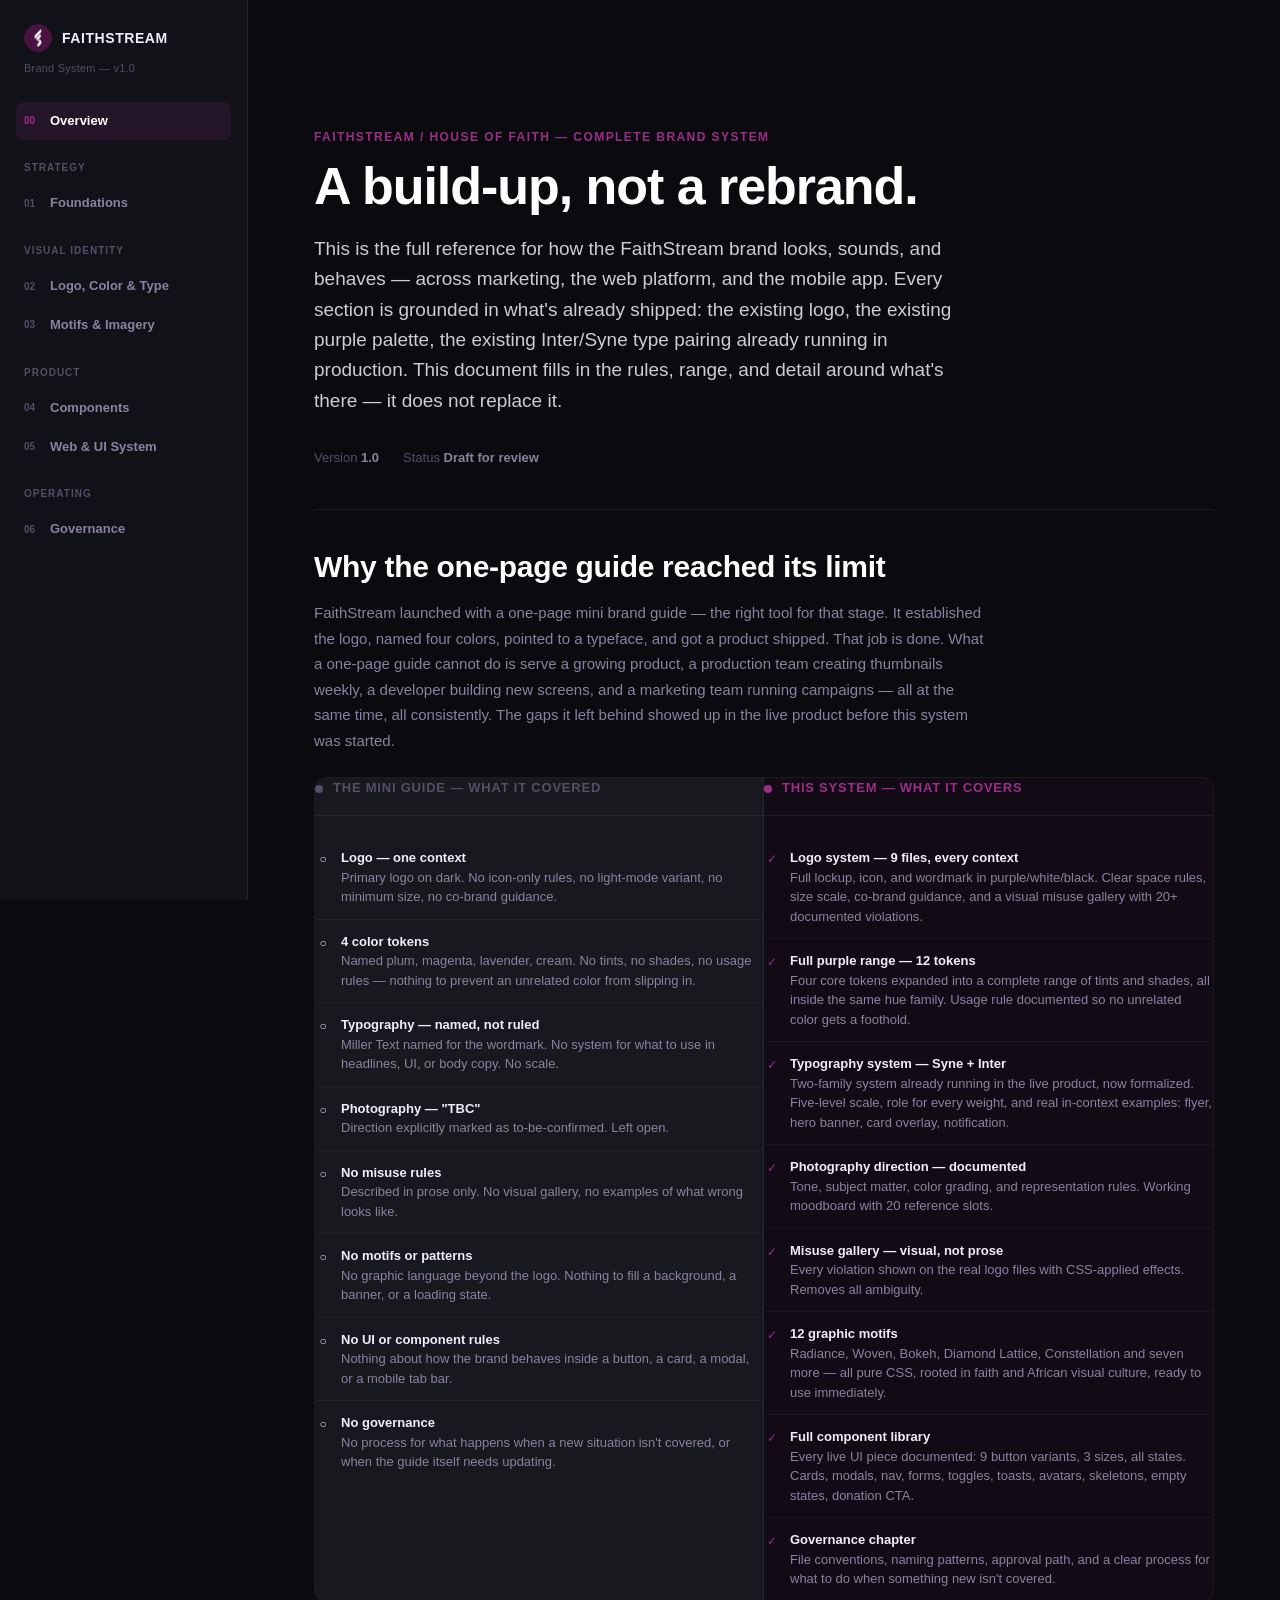
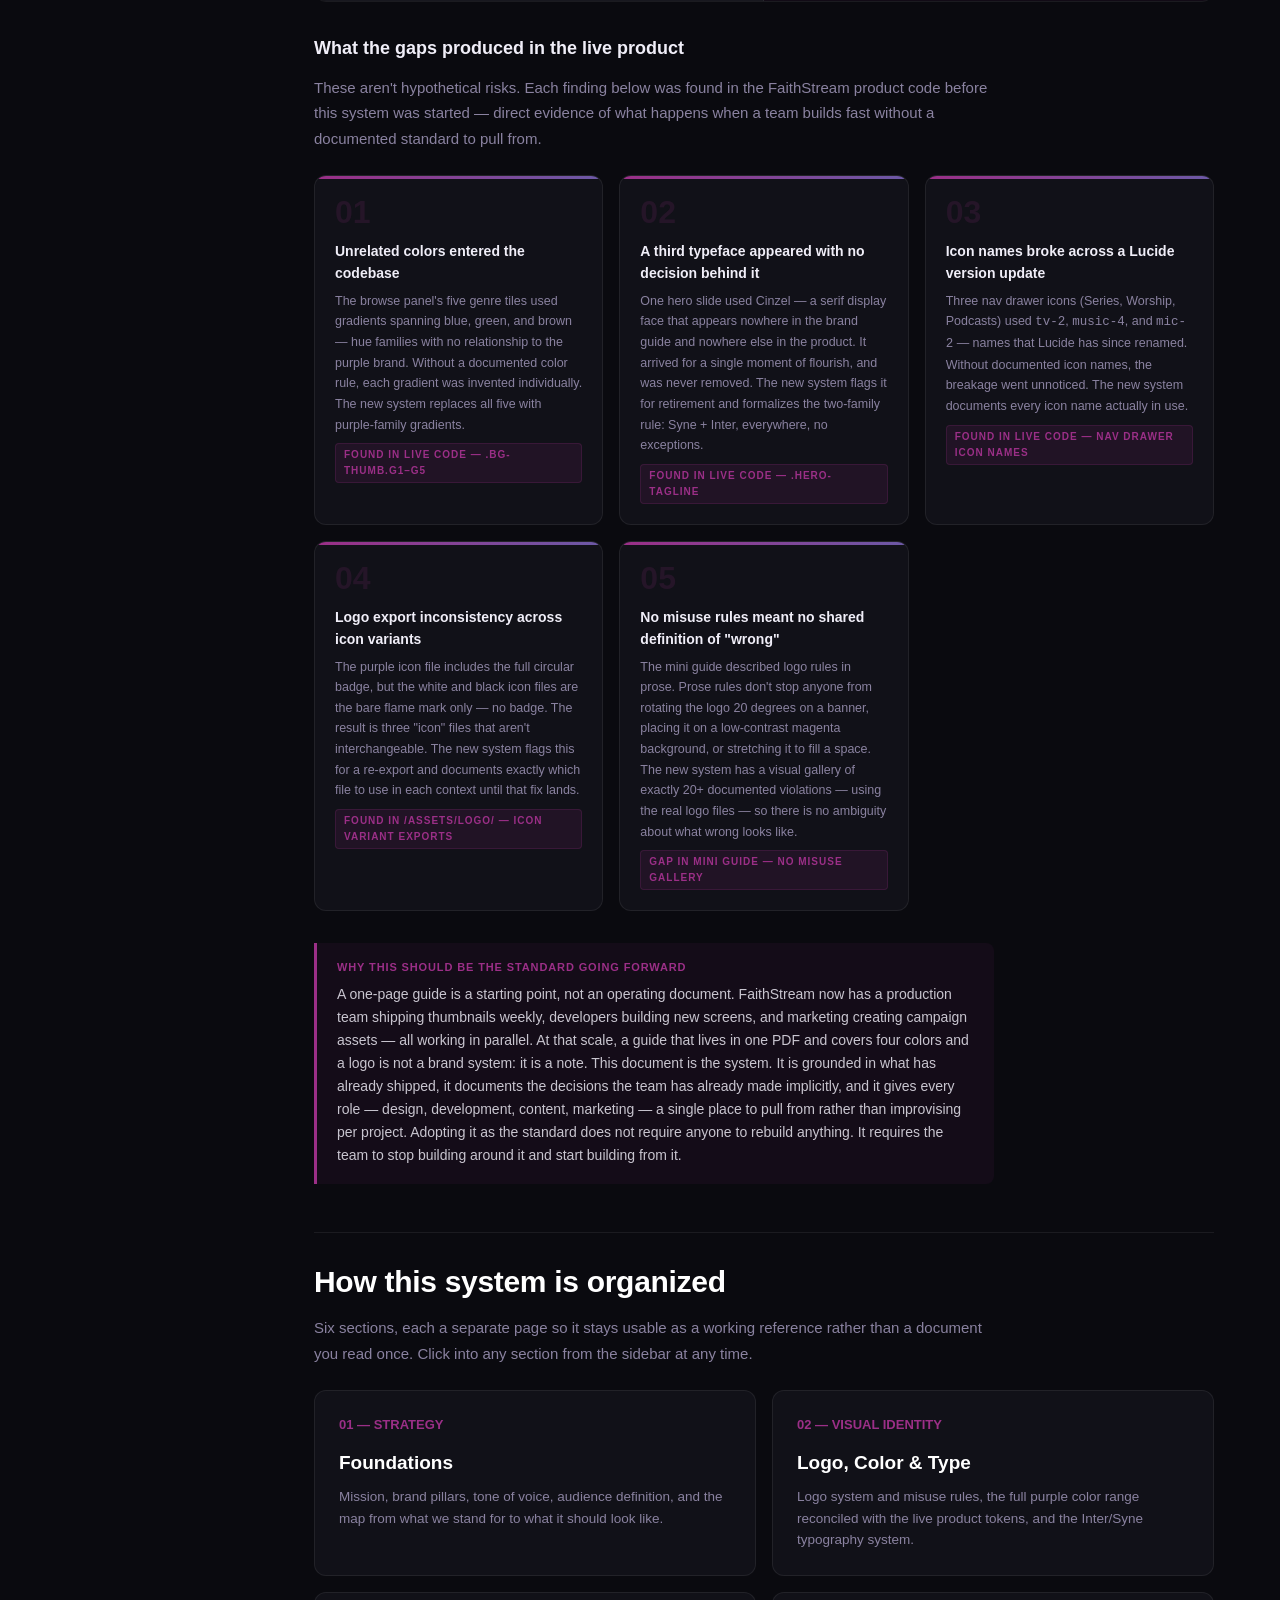
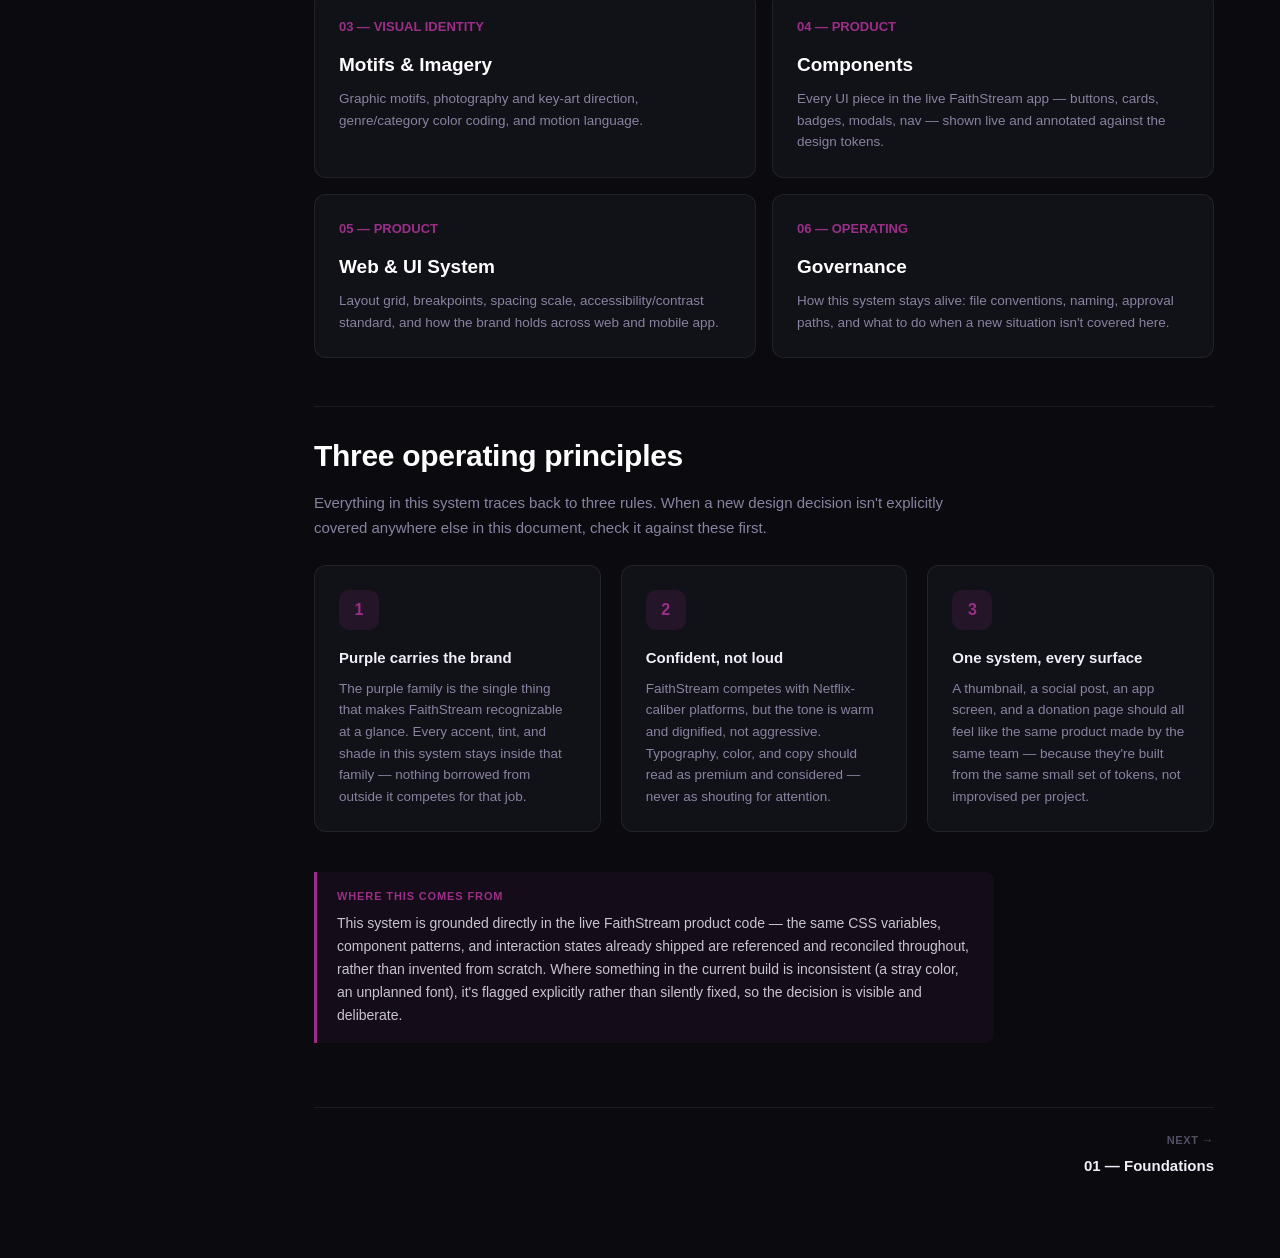
==== commit 18ee3472: "Update index.html" ====
--- a/index.html
+++ b/index.html
@@ -178,26 +178,22 @@
           <div class="gap-body">One hero slide used Cinzel — a serif display face that appears nowhere in the brand guide and nowhere else in the product. It arrived for a single moment of flourish, and was never removed. The new system flags it for retirement and formalizes the two-family rule: Syne + Inter, everywhere, no exceptions.</div>
           <div class="gap-evidence-label">Found in live code — .hero-tagline</div>
         </div>
+  
         <div class="gap-card">
           <div class="gap-num">03</div>
-          <div class="gap-title">A Netflix convention color was adopted without a brand decision</div>
-          <div class="gap-body">Green (#4ade80) was used for "Match %" indicators in hover previews and modals — imported from Netflix's visual language without a deliberate choice about whether FaithStream should use it. The new system surfaces this as an open decision to resolve, rather than letting it silently spread.</div>
-          <div class="gap-evidence-label">Found in live code — modal match % display</div>
-        </div>
-        <div class="gap-card">
-          <div class="gap-num">04</div>
           <div class="gap-title">Icon names broke across a Lucide version update</div>
           <div class="gap-body">Three nav drawer icons (Series, Worship, Podcasts) used <code>tv-2</code>, <code>music-4</code>, and <code>mic-2</code> — names that Lucide has since renamed. Without documented icon names, the breakage went unnoticed. The new system documents every icon name actually in use.</div>
           <div class="gap-evidence-label">Found in live code — nav drawer icon names</div>
         </div>
-        <div class="gap-card">
-          <div class="gap-num">05</div>
+        
+        <div class="gap-card">
+          <div class="gap-num">04</div>
           <div class="gap-title">Logo export inconsistency across icon variants</div>
           <div class="gap-body">The purple icon file includes the full circular badge, but the white and black icon files are the bare flame mark only — no badge. The result is three "icon" files that aren't interchangeable. The new system flags this for a re-export and documents exactly which file to use in each context until that fix lands.</div>
           <div class="gap-evidence-label">Found in /assets/logo/ — icon variant exports</div>
         </div>
         <div class="gap-card">
-          <div class="gap-num">06</div>
+          <div class="gap-num">05</div>
           <div class="gap-title">No misuse rules meant no shared definition of "wrong"</div>
           <div class="gap-body">The mini guide described logo rules in prose. Prose rules don't stop anyone from rotating the logo 20 degrees on a banner, placing it on a low-contrast magenta background, or stretching it to fill a space. The new system has a visual gallery of exactly 20+ documented violations — using the real logo files — so there is no ambiguity about what wrong looks like.</div>
           <div class="gap-evidence-label">Gap in mini guide — no misuse gallery</div>
--- a/assets/tokens.css
+++ b/assets/tokens.css
@@ -1,248 +1,248 @@
-/* ════════════════════════════════════════════════════════════
-   FAITHSTREAM / HOUSE OF FAITH — DESIGN TOKENS
-   Single source of truth for this brand system reference.
-   Reconciled against the live FaithStream product CSS variables
-   (--plum, --magenta, --magenta2, --lavender) — nothing here
-   contradicts what's already shipped; this fills the gaps.
-   ════════════════════════════════════════════════════════════ */
-
-:root {
-  /* ── CORE PURPLE FAMILY (kept exactly as shipped) ── */
-  --plum-black:     #0A0A0F;   /* = --bg in product code */
-  --surface:        #111118;
-  --surface2:       #18181F;
-  --plum:           #491440;   /* = --plum in product code, primary */
-  --magenta:        #9B2F87;   /* = --magenta in product code, accent */
-  --magenta2:       #702263;   /* = --magenta2, secondary brand purple */
-  --lavender:       #6C59A6;   /* = --lavender, tertiary brand purple */
-
-  /* ── NEW TINTS / SHADES (additions, not replacements) ── */
-  --lavender-light: #9C8FC4;
-  --lavender-pale:  #DCD6EC;
-  --plum-tint:      #6E3D63;
-  --magenta-dim:    rgba(155,47,135,0.45);
-
-  /* ── NEUTRALS ── */
-  --cream:          #F0EEF8;   /* = --cream in product code */
-  --dim:            #8A82A0;
-  --dim2:           #544E66;
-  --border:         rgba(255,255,255,0.07);
-  --light-surface:  #F5F4F8;   /* = browse-panel bg in product code */
-  --light-ink:      #1A1025;   /* = browse-panel text in product code */
-
-  /* ── FUNCTIONAL (the one open question in this system) ── */
-  --success:        #4ade80;   /* currently used for "Match %" — flagged for review */
-  --error:          #E5484D;
-
-  /* ── TYPE ── */
-  --font-display:   'Syne', sans-serif;
-  --font-body:       'Inter', sans-serif;
-  /* Cinzel intentionally NOT tokenized — flagged as an inconsistency, see identity.html */
-
-  /* ── SPACING SCALE (new — not previously defined) ── */
-  --sp-1: 4px;  --sp-2: 8px;  --sp-3: 12px; --sp-4: 16px;
-  --sp-5: 20px; --sp-6: 24px; --sp-8: 32px; --sp-10: 40px;
-  --sp-12: 48px; --sp-16: 64px; --sp-20: 80px;
-
-  /* ── RADIUS ── */
-  --radius-sm: 6px; --radius-md: 8px; --radius-lg: 12px; --radius-xl: 18px;
-}
-
-* { margin: 0; padding: 0; box-sizing: border-box; }
-html { scroll-behavior: smooth; }
-body {
-  font-family: var(--font-body);
-  background: var(--plum-black);
-  color: var(--cream);
-  font-size: 16px;
-  line-height: 1.6;
-}
-a { color: inherit; text-decoration: none; }
-img { max-width: 100%; display: block; }
-
-/* ── SHARED LAYOUT SHELL ── */
-.bs-shell { display: flex; min-height: 100vh; }
-
-.bs-sidebar {
-  width: 248px; flex-shrink: 0;
-  background: var(--surface);
-  border-right: 1px solid var(--border);
-  padding: var(--sp-6) var(--sp-4);
-  position: sticky; top: 0; height: 100vh; overflow-y: auto;
-}
-.bs-logo {
-  display: flex; align-items: center; gap: 10px;
-  font-family: var(--font-display); font-weight: 800; font-size: 14px;
-  letter-spacing: 0.04em; color: var(--cream); margin-bottom: var(--sp-2);
-  padding: 0 var(--sp-2);
-}
-.bs-logo-mark {
-  width: 28px; height: 28px; border-radius: 50%;
-  flex-shrink: 0; object-fit: cover; display: block;
-}
-.bs-subtitle {
-  font-size: 11px; color: var(--dim2); padding: 0 var(--sp-2);
-  margin-bottom: var(--sp-6); letter-spacing: 0.02em;
-}
-.bs-nav-group { margin-bottom: var(--sp-5); }
-.bs-nav-label {
-  font-size: 10px; font-weight: 700; letter-spacing: 0.1em; text-transform: uppercase;
-  color: var(--dim2); padding: 0 var(--sp-2); margin-bottom: var(--sp-2);
-}
-.bs-nav-item {
-  display: flex; align-items: center; gap: 10px;
-  padding: 9px var(--sp-2); border-radius: var(--radius-md);
-  font-size: 13px; font-weight: 600; color: var(--dim);
-  transition: background 0.16s, color 0.16s; cursor: pointer;
-}
-.bs-nav-item:hover { color: var(--cream); background: rgba(255,255,255,0.05); }
-.bs-nav-item.active { color: #fff; background: rgba(155,47,135,0.14); }
-.bs-nav-num {
-  font-family: var(--font-display); font-size: 10px; font-weight: 700;
-  color: var(--dim2); width: 16px; flex-shrink: 0;
-}
-.bs-nav-item.active .bs-nav-num { color: var(--magenta); }
-
-.bs-main { flex: 1; min-width: 0; }
-.bs-page {
-  max-width: 980px; margin: 0 auto;
-  padding: var(--sp-16) var(--sp-10) var(--sp-20);
-}
-
-/* ── TYPOGRAPHY SCALE FOR THIS DOC ── */
-.bs-kicker {
-  font-size: 12px; font-weight: 700; letter-spacing: 0.12em; text-transform: uppercase;
-  color: var(--magenta); margin-bottom: var(--sp-3);
-}
-.bs-h1 {
-  font-family: var(--font-display); font-weight: 800;
-  font-size: clamp(32px, 4.5vw, 52px); letter-spacing: -0.02em; line-height: 1.05;
-  color: #fff; margin-bottom: var(--sp-5);
-}
-.bs-h2 {
-  font-family: var(--font-display); font-weight: 700;
-  font-size: clamp(22px, 2.8vw, 30px); letter-spacing: -0.01em; line-height: 1.15;
-  color: #fff; margin: var(--sp-12) 0 var(--sp-4);
-  padding-top: var(--sp-8); border-top: 1px solid var(--border);
-}
-.bs-h2:first-of-type { padding-top: 0; border-top: none; margin-top: 0; }
-.bs-h3 {
-  font-family: var(--font-body); font-weight: 700;
-  font-size: 18px; color: var(--cream); margin: var(--sp-8) 0 var(--sp-3);
-}
-.bs-h4 {
-  font-family: var(--font-body); font-weight: 700;
-  font-size: 14px; color: var(--cream); margin: var(--sp-5) 0 var(--sp-2);
-}
-.bs-lede {
-  font-size: 19px; line-height: 1.6; color: rgba(240,238,248,0.85);
-  margin-bottom: var(--sp-8); max-width: 640px;
-}
-.bs-p { font-size: 15px; line-height: 1.7; color: var(--dim); margin-bottom: var(--sp-4); max-width: 680px; }
-.bs-p strong { color: var(--cream); font-weight: 600; }
-.bs-list { margin: var(--sp-3) 0 var(--sp-5); padding-left: 0; max-width: 680px; }
-.bs-list li {
-  list-style: none; position: relative; padding-left: 22px;
-  font-size: 15px; line-height: 1.7; color: var(--dim); margin-bottom: 10px;
-}
-.bs-list li::before {
-  content: '—'; position: absolute; left: 0; color: var(--magenta); font-weight: 700;
-}
-.bs-list li strong { color: var(--cream); font-weight: 600; }
-
-/* ── CALLOUT BOXES ── */
-.bs-callout {
-  border-left: 3px solid var(--magenta);
-  background: rgba(155,47,135,0.07);
-  border-radius: 0 var(--radius-md) var(--radius-md) 0;
-  padding: var(--sp-4) var(--sp-5);
-  margin: var(--sp-5) 0; max-width: 680px;
-}
-.bs-callout-label {
-  font-size: 11px; font-weight: 700; letter-spacing: 0.08em; text-transform: uppercase;
-  color: var(--magenta); margin-bottom: 6px;
-}
-.bs-callout-text { font-size: 14px; line-height: 1.65; color: rgba(240,238,248,0.82); }
-
-.bs-callout.warn { border-left-color: #E5A84D; background: rgba(229,168,77,0.08); }
-.bs-callout.warn .bs-callout-label { color: #E5A84D; }
-.bs-callout.keep { border-left-color: #4ade80; background: rgba(74,222,128,0.06); }
-.bs-callout.keep .bs-callout-label { color: #4ade80; }
-
-/* ── TAGS (kept / new / changed) ── */
-.bs-tag {
-  display: inline-flex; align-items: center; gap: 6px;
-  font-size: 11px; font-weight: 700; letter-spacing: 0.05em; text-transform: uppercase;
-  padding: 4px 10px; border-radius: 5px; margin-bottom: var(--sp-5);
-}
-.bs-tag.kept   { background: rgba(74,222,128,0.12); color: #4ade80; border: 1px solid rgba(74,222,128,0.3); }
-.bs-tag.new    { background: rgba(155,47,135,0.14); color: var(--magenta); border: 1px solid rgba(155,47,135,0.35); }
-.bs-tag.fixed  { background: rgba(229,168,77,0.12); color: #E5A84D; border: 1px solid rgba(229,168,77,0.3); }
-
-/* ── TABLES ── */
-.bs-table { width: 100%; border-collapse: collapse; margin: var(--sp-5) 0 var(--sp-8); font-size: 14px; }
-.bs-table th {
-  text-align: left; font-size: 11px; font-weight: 700; letter-spacing: 0.06em; text-transform: uppercase;
-  color: var(--dim2); padding: 10px 14px; border-bottom: 1px solid var(--border);
-}
-.bs-table td { padding: 12px 14px; border-bottom: 1px solid var(--border); color: var(--dim); vertical-align: top; }
-.bs-table td strong { color: var(--cream); }
-.bs-table tr:hover td { background: rgba(255,255,255,0.02); }
-.bs-table code { font-family: 'SF Mono', Consolas, monospace; font-size: 12.5px; color: var(--lavender-light); }
-
-/* ── SWATCHES ── */
-.bs-swatch-grid {
-  display: grid; grid-template-columns: repeat(4, 1fr); gap: var(--sp-4);
-  margin: var(--sp-5) 0 var(--sp-8);
-}
-.bs-swatch { border-radius: var(--radius-md); overflow: hidden; border: 1px solid var(--border); }
-.bs-swatch-color { height: 88px; }
-.bs-swatch-info { background: var(--surface2); padding: 10px 12px; }
-.bs-swatch-name { font-size: 13px; font-weight: 700; color: var(--cream); }
-.bs-swatch-hex { font-size: 11px; color: var(--dim2); font-family: monospace; margin-top: 2px; }
-.bs-swatch-role { font-size: 11px; color: var(--dim); margin-top: 6px; line-height: 1.4; }
-
-/* ── PAGE NAV (prev/next) ── */
-.bs-pagenav {
-  display: flex; justify-content: space-between; margin-top: var(--sp-16);
-  padding-top: var(--sp-6); border-top: 1px solid var(--border);
-}
-.bs-pagenav-link {
-  display: flex; flex-direction: column; gap: 4px;
-  font-size: 13px; color: var(--dim); transition: color 0.16s;
-}
-.bs-pagenav-link:hover { color: var(--cream); }
-.bs-pagenav-link.next { text-align: right; align-items: flex-end; }
-.bs-pagenav-dir { font-size: 11px; font-weight: 700; letter-spacing: 0.06em; text-transform: uppercase; color: var(--dim2); }
-.bs-pagenav-title { font-weight: 700; color: var(--cream); font-size: 15px; }
-
-/* ── CODE BLOCKS ── */
-.bs-code {
-  background: #0D0D14; border: 1px solid var(--border); border-radius: var(--radius-md);
-  padding: var(--sp-4) var(--sp-5); margin: var(--sp-4) 0 var(--sp-6);
-  font-family: 'SF Mono', Consolas, monospace; font-size: 13px; line-height: 1.7;
-  color: var(--lavender-light); overflow-x: auto; max-width: 680px; white-space: pre;
-}
-.bs-code .c-key { color: var(--magenta); }
-.bs-code .c-val { color: #B8D9A8; }
-.bs-code .c-comment { color: var(--dim2); }
-
-/* ── LIVE COMPONENT DEMO WRAPPER ── */
-.bs-demo {
-  background: var(--surface); border: 1px solid var(--border); border-radius: var(--radius-lg);
-  padding: var(--sp-8); margin: var(--sp-5) 0 var(--sp-8);
-  display: flex; flex-wrap: wrap; gap: var(--sp-5); align-items: center;
-}
-.bs-demo.dark-product { background: var(--plum-black); }
-.bs-demo.col { flex-direction: column; align-items: flex-start; }
-.bs-demo-label {
-  width: 100%; font-size: 11px; font-weight: 700; letter-spacing: 0.08em; text-transform: uppercase;
-  color: var(--dim2); margin-bottom: var(--sp-2);
-}
-
-/* ── RESPONSIVE ── */
-@media (max-width: 980px) {
-  .bs-sidebar { display: none; }
-  .bs-page { padding: var(--sp-10) var(--sp-5) var(--sp-16); }
-  .bs-swatch-grid { grid-template-columns: repeat(2, 1fr); }
-}
+/* ════════════════════════════════════════════════════════════
+   FAITHSTREAM / HOUSE OF FAITH — DESIGN TOKENS
+   Single source of truth for this brand system reference.
+   Reconciled against the live FaithStream product CSS variables
+   (--plum, --magenta, --magenta2, --lavender) — nothing here
+   contradicts what's already shipped; this fills the gaps.
+   ════════════════════════════════════════════════════════════ */
+
+:root {
+  /* ── CORE PURPLE FAMILY (kept exactly as shipped) ── */
+  --plum-black:     #0A0A0F;   /* = --bg in product code */
+  --surface:        #111118;
+  --surface2:       #18181F;
+  --plum:           #491440;   /* = --plum in product code, primary */
+  --magenta:        #9B2F87;   /* = --magenta in product code, accent */
+  --magenta2:       #702263;   /* = --magenta2, secondary brand purple */
+  --lavender:       #6C59A6;   /* = --lavender, tertiary brand purple */
+
+  /* ── NEW TINTS / SHADES (additions, not replacements) ── */
+  --lavender-light: #9C8FC4;
+  --lavender-pale:  #DCD6EC;
+  --plum-tint:      #6E3D63;
+  --magenta-dim:    rgba(155,47,135,0.45);
+
+  /* ── NEUTRALS ── */
+  --cream:          #F0EEF8;   /* = --cream in product code */
+  --dim:            #8A82A0;
+  --dim2:           #544E66;
+  --border:         rgba(255,255,255,0.07);
+  --light-surface:  #F5F4F8;   /* = browse-panel bg in product code */
+  --light-ink:      #1A1025;   /* = browse-panel text in product code */
+
+  /* ── FUNCTIONAL (the one open question in this system) ── */
+  --success:        #4ade80;   /* currently used for "Match %" — flagged for review */
+  --error:          #E5484D;
+
+  /* ── TYPE ── */
+  --font-display:   'Syne', sans-serif;
+  --font-body:       'Inter', sans-serif;
+  /* Cinzel intentionally NOT tokenized — flagged as an inconsistency, see identity.html */
+
+  /* ── SPACING SCALE (new — not previously defined) ── */
+  --sp-1: 4px;  --sp-2: 8px;  --sp-3: 12px; --sp-4: 16px;
+  --sp-5: 20px; --sp-6: 24px; --sp-8: 32px; --sp-10: 40px;
+  --sp-12: 48px; --sp-16: 64px; --sp-20: 80px;
+
+  /* ── RADIUS ── */
+  --radius-sm: 6px; --radius-md: 8px; --radius-lg: 12px; --radius-xl: 18px;
+}
+
+* { margin: 0; padding: 0; box-sizing: border-box; }
+html { scroll-behavior: smooth; }
+body {
+  font-family: var(--font-body);
+  background: var(--plum-black);
+  color: var(--cream);
+  font-size: 16px;
+  line-height: 1.6;
+}
+a { color: inherit; text-decoration: none; }
+img { max-width: 100%; display: block; }
+
+/* ── SHARED LAYOUT SHELL ── */
+.bs-shell { display: flex; min-height: 100vh; }
+
+.bs-sidebar {
+  width: 248px; flex-shrink: 0;
+  background: var(--surface);
+  border-right: 1px solid var(--border);
+  padding: var(--sp-6) var(--sp-4);
+  position: sticky; top: 0; height: 100vh; overflow-y: auto;
+}
+.bs-logo {
+  display: flex; align-items: center; gap: 10px;
+  font-family: var(--font-display); font-weight: 800; font-size: 14px;
+  letter-spacing: 0.04em; color: var(--cream); margin-bottom: var(--sp-2);
+  padding: 0 var(--sp-2);
+}
+.bs-logo-mark {
+  width: 28px; height: 28px; border-radius: 50%;
+  flex-shrink: 0; object-fit: cover; display: block;
+}
+.bs-subtitle {
+  font-size: 11px; color: var(--dim2); padding: 0 var(--sp-2);
+  margin-bottom: var(--sp-6); letter-spacing: 0.02em;
+}
+.bs-nav-group { margin-bottom: var(--sp-5); }
+.bs-nav-label {
+  font-size: 10px; font-weight: 700; letter-spacing: 0.1em; text-transform: uppercase;
+  color: var(--dim2); padding: 0 var(--sp-2); margin-bottom: var(--sp-2);
+}
+.bs-nav-item {
+  display: flex; align-items: center; gap: 10px;
+  padding: 9px var(--sp-2); border-radius: var(--radius-md);
+  font-size: 13px; font-weight: 600; color: var(--dim);
+  transition: background 0.16s, color 0.16s; cursor: pointer;
+}
+.bs-nav-item:hover { color: var(--cream); background: rgba(255,255,255,0.05); }
+.bs-nav-item.active { color: #fff; background: rgba(155,47,135,0.14); }
+.bs-nav-num {
+  font-family: var(--font-display); font-size: 10px; font-weight: 700;
+  color: var(--dim2); width: 16px; flex-shrink: 0;
+}
+.bs-nav-item.active .bs-nav-num { color: var(--magenta); }
+
+.bs-main { flex: 1; min-width: 0; }
+.bs-page {
+  max-width: 980px; margin: 0 auto;
+  padding: var(--sp-16) var(--sp-10) var(--sp-20);
+}
+
+/* ── TYPOGRAPHY SCALE FOR THIS DOC ── */
+.bs-kicker {
+  font-size: 12px; font-weight: 700; letter-spacing: 0.12em; text-transform: uppercase;
+  color: var(--magenta); margin-bottom: var(--sp-3);
+}
+.bs-h1 {
+  font-family: var(--font-display); font-weight: 800;
+  font-size: clamp(32px, 4.5vw, 52px); letter-spacing: -0.02em; line-height: 1.05;
+  color: #fff; margin-bottom: var(--sp-5);
+}
+.bs-h2 {
+  font-family: var(--font-display); font-weight: 700;
+  font-size: clamp(22px, 2.8vw, 30px); letter-spacing: -0.01em; line-height: 1.15;
+  color: #fff; margin: var(--sp-12) 0 var(--sp-4);
+  padding-top: var(--sp-8); border-top: 1px solid var(--border);
+}
+.bs-h2:first-of-type { padding-top: 0; border-top: none; margin-top: 0; }
+.bs-h3 {
+  font-family: var(--font-body); font-weight: 700;
+  font-size: 18px; color: var(--cream); margin: var(--sp-8) 0 var(--sp-3);
+}
+.bs-h4 {
+  font-family: var(--font-body); font-weight: 700;
+  font-size: 14px; color: var(--cream); margin: var(--sp-5) 0 var(--sp-2);
+}
+.bs-lede {
+  font-size: 19px; line-height: 1.6; color: rgba(240,238,248,0.85);
+  margin-bottom: var(--sp-8); max-width: 640px;
+}
+.bs-p { font-size: 15px; line-height: 1.7; color: var(--dim); margin-bottom: var(--sp-4); max-width: 680px; }
+.bs-p strong { color: var(--cream); font-weight: 600; }
+.bs-list { margin: var(--sp-3) 0 var(--sp-5); padding-left: 0; max-width: 680px; }
+.bs-list li {
+  list-style: none; position: relative; padding-left: 22px;
+  font-size: 15px; line-height: 1.7; color: var(--dim); margin-bottom: 10px;
+}
+.bs-list li::before {
+  content: '—'; position: absolute; left: 0; color: var(--magenta); font-weight: 700;
+}
+.bs-list li strong { color: var(--cream); font-weight: 600; }
+
+/* ── CALLOUT BOXES ── */
+.bs-callout {
+  border-left: 3px solid var(--magenta);
+  background: rgba(155,47,135,0.07);
+  border-radius: 0 var(--radius-md) var(--radius-md) 0;
+  padding: var(--sp-4) var(--sp-5);
+  margin: var(--sp-5) 0; max-width: 680px;
+}
+.bs-callout-label {
+  font-size: 11px; font-weight: 700; letter-spacing: 0.08em; text-transform: uppercase;
+  color: var(--magenta); margin-bottom: 6px;
+}
+.bs-callout-text { font-size: 14px; line-height: 1.65; color: rgba(240,238,248,0.82); }
+
+.bs-callout.warn { border-left-color: #E5A84D; background: rgba(229,168,77,0.08); }
+.bs-callout.warn .bs-callout-label { color: #E5A84D; }
+.bs-callout.keep { border-left-color: #4ade80; background: rgba(74,222,128,0.06); }
+.bs-callout.keep .bs-callout-label { color: #4ade80; }
+
+/* ── TAGS (kept / new / changed) ── */
+.bs-tag {
+  display: inline-flex; align-items: center; gap: 6px;
+  font-size: 11px; font-weight: 700; letter-spacing: 0.05em; text-transform: uppercase;
+  padding: 4px 10px; border-radius: 5px; margin-bottom: var(--sp-5);
+}
+.bs-tag.kept   { background: rgba(74,222,128,0.12); color: #4ade80; border: 1px solid rgba(74,222,128,0.3); }
+.bs-tag.new    { background: rgba(155,47,135,0.14); color: var(--magenta); border: 1px solid rgba(155,47,135,0.35); }
+.bs-tag.fixed  { background: rgba(229,168,77,0.12); color: #E5A84D; border: 1px solid rgba(229,168,77,0.3); }
+
+/* ── TABLES ── */
+.bs-table { width: 100%; border-collapse: collapse; margin: var(--sp-5) 0 var(--sp-8); font-size: 14px; }
+.bs-table th {
+  text-align: left; font-size: 11px; font-weight: 700; letter-spacing: 0.06em; text-transform: uppercase;
+  color: var(--dim2); padding: 10px 14px; border-bottom: 1px solid var(--border);
+}
+.bs-table td { padding: 12px 14px; border-bottom: 1px solid var(--border); color: var(--dim); vertical-align: top; }
+.bs-table td strong { color: var(--cream); }
+.bs-table tr:hover td { background: rgba(255,255,255,0.02); }
+.bs-table code { font-family: 'SF Mono', Consolas, monospace; font-size: 12.5px; color: var(--lavender-light); }
+
+/* ── SWATCHES ── */
+.bs-swatch-grid {
+  display: grid; grid-template-columns: repeat(4, 1fr); gap: var(--sp-4);
+  margin: var(--sp-5) 0 var(--sp-8);
+}
+.bs-swatch { border-radius: var(--radius-md); overflow: hidden; border: 1px solid var(--border); }
+.bs-swatch-color { height: 88px; }
+.bs-swatch-info { background: var(--surface2); padding: 10px 12px; }
+.bs-swatch-name { font-size: 13px; font-weight: 700; color: var(--cream); }
+.bs-swatch-hex { font-size: 11px; color: var(--dim2); font-family: monospace; margin-top: 2px; }
+.bs-swatch-role { font-size: 11px; color: var(--dim); margin-top: 6px; line-height: 1.4; }
+
+/* ── PAGE NAV (prev/next) ── */
+.bs-pagenav {
+  display: flex; justify-content: space-between; margin-top: var(--sp-16);
+  padding-top: var(--sp-6); border-top: 1px solid var(--border);
+}
+.bs-pagenav-link {
+  display: flex; flex-direction: column; gap: 4px;
+  font-size: 13px; color: var(--dim); transition: color 0.16s;
+}
+.bs-pagenav-link:hover { color: var(--cream); }
+.bs-pagenav-link.next { text-align: right; align-items: flex-end; }
+.bs-pagenav-dir { font-size: 11px; font-weight: 700; letter-spacing: 0.06em; text-transform: uppercase; color: var(--dim2); }
+.bs-pagenav-title { font-weight: 700; color: var(--cream); font-size: 15px; }
+
+/* ── CODE BLOCKS ── */
+.bs-code {
+  background: #0D0D14; border: 1px solid var(--border); border-radius: var(--radius-md);
+  padding: var(--sp-4) var(--sp-5); margin: var(--sp-4) 0 var(--sp-6);
+  font-family: 'SF Mono', Consolas, monospace; font-size: 13px; line-height: 1.7;
+  color: var(--lavender-light); overflow-x: auto; max-width: 680px; white-space: pre;
+}
+.bs-code .c-key { color: var(--magenta); }
+.bs-code .c-val { color: #B8D9A8; }
+.bs-code .c-comment { color: var(--dim2); }
+
+/* ── LIVE COMPONENT DEMO WRAPPER ── */
+.bs-demo {
+  background: var(--surface); border: 1px solid var(--border); border-radius: var(--radius-lg);
+  padding: var(--sp-8); margin: var(--sp-5) 0 var(--sp-8);
+  display: flex; flex-wrap: wrap; gap: var(--sp-5); align-items: center;
+}
+.bs-demo.dark-product { background: var(--plum-black); }
+.bs-demo.col { flex-direction: column; align-items: flex-start; }
+.bs-demo-label {
+  width: 100%; font-size: 11px; font-weight: 700; letter-spacing: 0.08em; text-transform: uppercase;
+  color: var(--dim2); margin-bottom: var(--sp-2);
+}
+
+/* ── RESPONSIVE ── */
+@media (max-width: 980px) {
+  .bs-sidebar { display: none; }
+  .bs-page { padding: var(--sp-10) var(--sp-5) var(--sp-16); }
+  .bs-swatch-grid { grid-template-columns: repeat(2, 1fr); }
+}
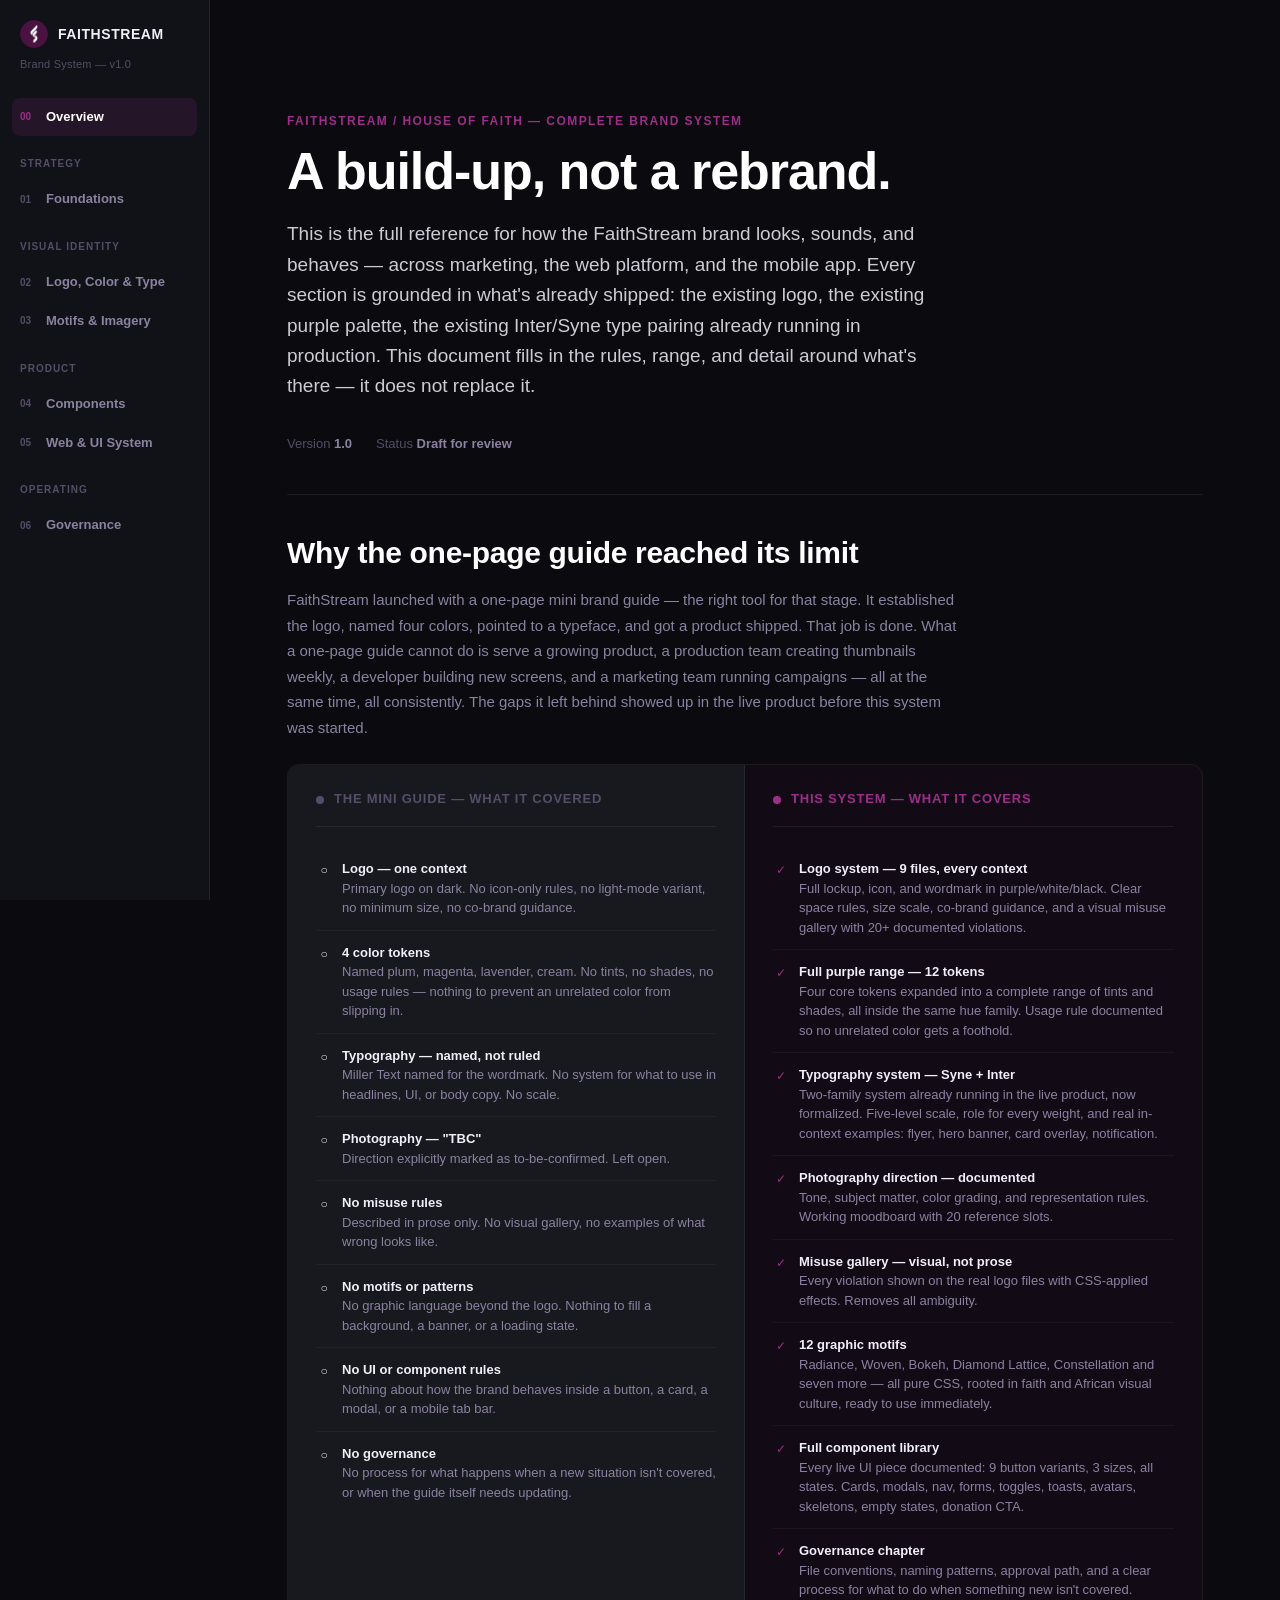
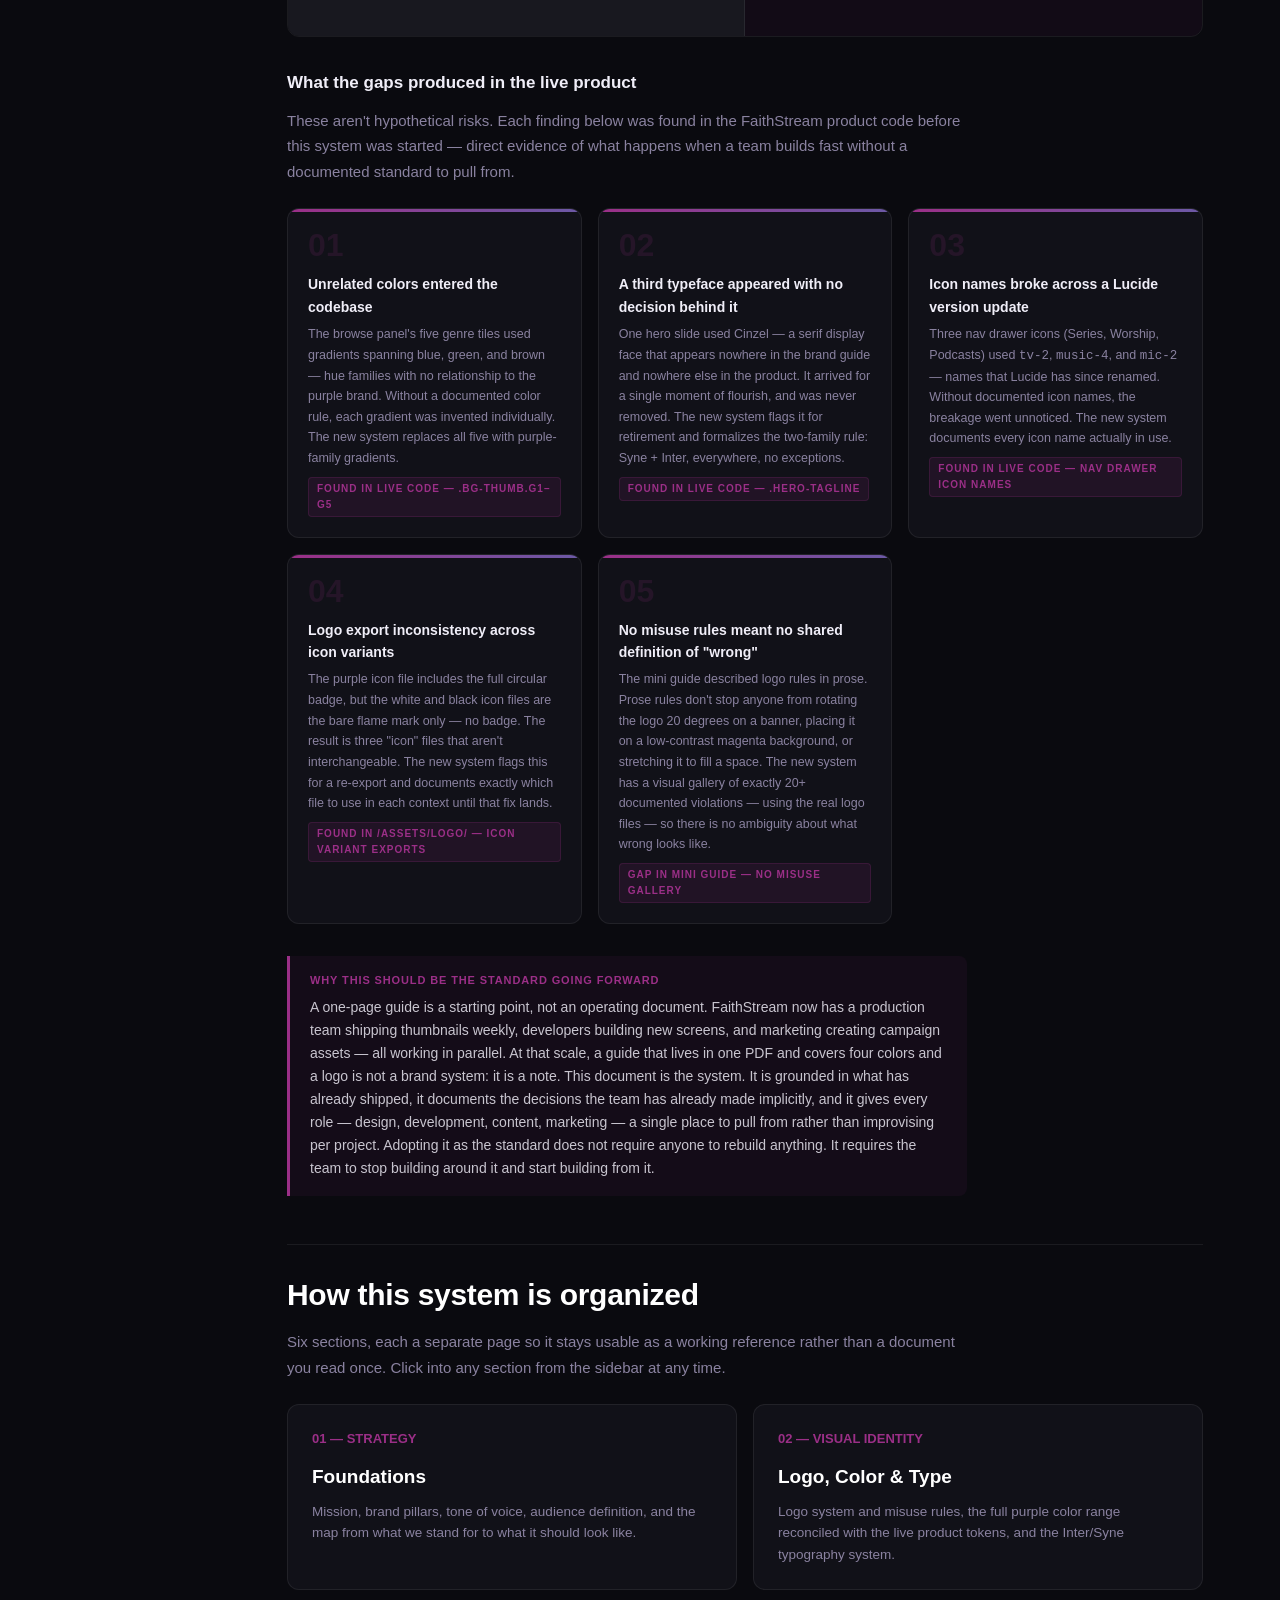
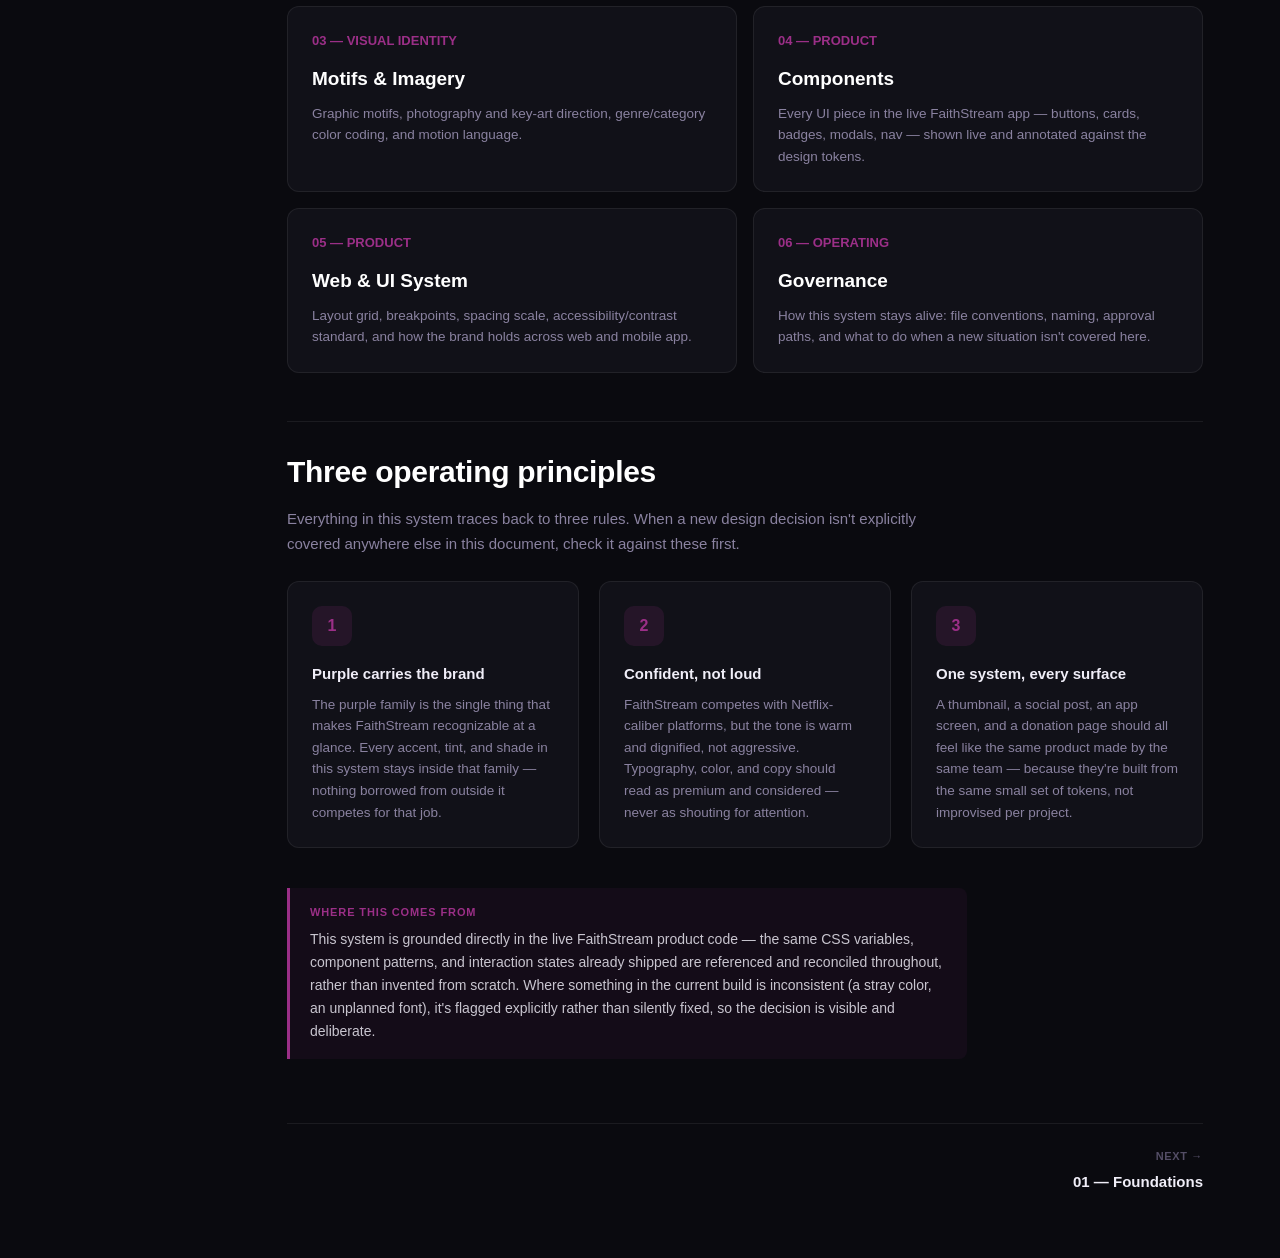
==== commit 06c10c28: "Update index.html" ====
--- a/index.html
+++ b/index.html
@@ -6,7 +6,7 @@
 <title>FaithStream Brand System — Overview</title>
 <link rel="preconnect" href="https://fonts.googleapis.com">
 <link rel="preconnect" href="https://fonts.gstatic.com" crossorigin>
-<link href="https://fonts.googleapis.com/css2?family=Inter:wght@400;500;600;700;800&family=Syne:wght@700;800&display=swap" rel="stylesheet">
+<link href="https://fonts.googleapis.com/css2?family=Inter:wght@400;500;600;700;800&family=Syne:wght@700;800;900&display=swap" rel="stylesheet">
 <link rel="stylesheet" href="assets/tokens.css">
 <style>
   .cover-hero {
--- a/assets/tokens.css
+++ b/assets/tokens.css
@@ -3,7 +3,7 @@
    Single source of truth for this brand system reference.
    Reconciled against the live FaithStream product CSS variables
    (--plum, --magenta, --magenta2, --lavender) — nothing here
-   contradicts what's already shipped; this fills the gaps.
+   contradicts what is already shipped; this fills the gaps.
    ════════════════════════════════════════════════════════════ */
 
 :root {
@@ -27,222 +27,543 @@
   --dim:            #8A82A0;
   --dim2:           #544E66;
   --border:         rgba(255,255,255,0.07);
-  --light-surface:  #F5F4F8;   /* = browse-panel bg in product code */
-  --light-ink:      #1A1025;   /* = browse-panel text in product code */
-
-  /* ── FUNCTIONAL (the one open question in this system) ── */
-  --success:        #4ade80;   /* currently used for "Match %" — flagged for review */
+  --light-surface:  #F5F4F8;
+  --light-ink:      #1A1025;
+
+  /* ── FUNCTIONAL ── */
+  --success:        #4ade80;   /* used for Match % — flagged for review in identity.html */
   --error:          #E5484D;
-
-  /* ── TYPE ── */
+  --warn:           #E5A84D;
+
+  /* ── TYPOGRAPHY ── */
   --font-display:   'Syne', sans-serif;
-  --font-body:       'Inter', sans-serif;
-  /* Cinzel intentionally NOT tokenized — flagged as an inconsistency, see identity.html */
-
-  /* ── SPACING SCALE (new — not previously defined) ── */
-  --sp-1: 4px;  --sp-2: 8px;  --sp-3: 12px; --sp-4: 16px;
-  --sp-5: 20px; --sp-6: 24px; --sp-8: 32px; --sp-10: 40px;
-  --sp-12: 48px; --sp-16: 64px; --sp-20: 80px;
+  --font-body:      'Inter', sans-serif;
+  --font-mono:      'SF Mono', Consolas, monospace;
+
+  /* ── SPACING SCALE ── */
+  --sp-1:  4px;
+  --sp-2:  8px;
+  --sp-3:  12px;
+  --sp-4:  16px;
+  --sp-5:  20px;
+  --sp-6:  24px;
+  --sp-7:  28px;
+  --sp-8:  32px;
+  --sp-10: 40px;
+  --sp-12: 48px;
+  --sp-16: 64px;
+  --sp-20: 80px;
 
   /* ── RADIUS ── */
-  --radius-sm: 6px; --radius-md: 8px; --radius-lg: 12px; --radius-xl: 18px;
-}
-
-* { margin: 0; padding: 0; box-sizing: border-box; }
-html { scroll-behavior: smooth; }
+  --radius-sm: 6px;
+  --radius-md: 8px;
+  --radius-lg: 12px;
+  --radius-xl: 18px;
+}
+
+/* ── RESET ── */
+*, *::before, *::after { margin: 0; padding: 0; box-sizing: border-box; }
+html {
+  scroll-behavior: smooth;
+  overflow-x: hidden;  /* prevent any child from causing horizontal page scroll */
+}
 body {
   font-family: var(--font-body);
   background: var(--plum-black);
   color: var(--cream);
   font-size: 16px;
   line-height: 1.6;
+  overflow-x: hidden;
+  -webkit-font-smoothing: antialiased;
+  -moz-osx-font-smoothing: grayscale;
 }
 a { color: inherit; text-decoration: none; }
 img { max-width: 100%; display: block; }
 
-/* ── SHARED LAYOUT SHELL ── */
+/* ════════════════════════════════════════════════════════════
+   LAYOUT SHELL
+   ════════════════════════════════════════════════════════════ */
+
 .bs-shell { display: flex; min-height: 100vh; }
 
+/* ── Sidebar (desktop and laptop) ── */
 .bs-sidebar {
-  width: 248px; flex-shrink: 0;
+  width: 248px;
+  flex-shrink: 0;
   background: var(--surface);
   border-right: 1px solid var(--border);
   padding: var(--sp-6) var(--sp-4);
-  position: sticky; top: 0; height: 100vh; overflow-y: auto;
+  position: sticky;
+  top: 0;
+  height: 100vh;
+  overflow-y: auto;
+  -webkit-overflow-scrolling: touch;
 }
 .bs-logo {
-  display: flex; align-items: center; gap: 10px;
-  font-family: var(--font-display); font-weight: 800; font-size: 14px;
-  letter-spacing: 0.04em; color: var(--cream); margin-bottom: var(--sp-2);
+  display: flex;
+  align-items: center;
+  gap: 10px;
+  font-family: var(--font-display);
+  font-weight: 800;
+  font-size: 14px;
+  letter-spacing: 0.04em;
+  color: var(--cream);
+  margin-bottom: var(--sp-2);
   padding: 0 var(--sp-2);
 }
 .bs-logo-mark {
-  width: 28px; height: 28px; border-radius: 50%;
-  flex-shrink: 0; object-fit: cover; display: block;
+  width: 28px;
+  height: 28px;
+  border-radius: 50%;
+  flex-shrink: 0;
+  object-fit: cover;
+  display: block;
 }
 .bs-subtitle {
-  font-size: 11px; color: var(--dim2); padding: 0 var(--sp-2);
-  margin-bottom: var(--sp-6); letter-spacing: 0.02em;
+  font-size: 11px;
+  color: var(--dim2);
+  padding: 0 var(--sp-2);
+  margin-bottom: var(--sp-6);
+  letter-spacing: 0.02em;
 }
 .bs-nav-group { margin-bottom: var(--sp-5); }
 .bs-nav-label {
-  font-size: 10px; font-weight: 700; letter-spacing: 0.1em; text-transform: uppercase;
-  color: var(--dim2); padding: 0 var(--sp-2); margin-bottom: var(--sp-2);
+  font-size: 10px;
+  font-weight: 700;
+  letter-spacing: 0.1em;
+  text-transform: uppercase;
+  color: var(--dim2);
+  padding: 0 var(--sp-2);
+  margin-bottom: var(--sp-2);
 }
 .bs-nav-item {
-  display: flex; align-items: center; gap: 10px;
-  padding: 9px var(--sp-2); border-radius: var(--radius-md);
-  font-size: 13px; font-weight: 600; color: var(--dim);
-  transition: background 0.16s, color 0.16s; cursor: pointer;
+  display: flex;
+  align-items: center;
+  gap: 10px;
+  padding: 9px var(--sp-2);
+  border-radius: var(--radius-md);
+  font-size: 13px;
+  font-weight: 600;
+  color: var(--dim);
+  transition: background 0.16s, color 0.16s;
+  cursor: pointer;
 }
 .bs-nav-item:hover { color: var(--cream); background: rgba(255,255,255,0.05); }
 .bs-nav-item.active { color: #fff; background: rgba(155,47,135,0.14); }
 .bs-nav-num {
-  font-family: var(--font-display); font-size: 10px; font-weight: 700;
-  color: var(--dim2); width: 16px; flex-shrink: 0;
+  font-family: var(--font-display);
+  font-size: 10px;
+  font-weight: 700;
+  color: var(--dim2);
+  width: 16px;
+  flex-shrink: 0;
 }
 .bs-nav-item.active .bs-nav-num { color: var(--magenta); }
 
-.bs-main { flex: 1; min-width: 0; }
+/* ── Mobile top bar + hamburger ── */
+.bs-topbar {
+  display: none;
+  position: sticky;
+  top: 0;
+  z-index: 60;
+  align-items: center;
+  justify-content: space-between;
+  height: 56px;
+  padding: 0 var(--sp-4);
+  background: rgba(10,10,15,0.92);
+  backdrop-filter: blur(10px);
+  -webkit-backdrop-filter: blur(10px);
+  border-bottom: 1px solid var(--border);
+}
+.bs-topbar-logo {
+  display: flex;
+  align-items: center;
+  gap: 9px;
+  font-family: var(--font-display);
+  font-weight: 800;
+  font-size: 13px;
+  letter-spacing: 0.04em;
+  color: var(--cream);
+}
+.bs-topbar-logo .bs-logo-mark { width: 24px; height: 24px; }
+.bs-hamburger {
+  width: 38px;
+  height: 38px;
+  border-radius: 9px;
+  display: flex;
+  flex-direction: column;
+  align-items: center;
+  justify-content: center;
+  gap: 4px;
+  background: rgba(255,255,255,0.06);
+  border: 1px solid var(--border);
+  cursor: pointer;
+  flex-shrink: 0;
+  transition: background 0.18s;
+}
+.bs-hamburger:hover { background: rgba(255,255,255,0.1); }
+.bs-hamburger span {
+  display: block;
+  width: 16px;
+  height: 1.5px;
+  border-radius: 1px;
+  background: var(--cream);
+  transition: transform 0.28s cubic-bezier(.4,0,.2,1), opacity 0.2s;
+}
+.bs-hamburger.open span:nth-child(1) { transform: translateY(5.5px) rotate(45deg); }
+.bs-hamburger.open span:nth-child(2) { opacity: 0; }
+.bs-hamburger.open span:nth-child(3) { transform: translateY(-5.5px) rotate(-45deg); }
+
+/* ── Drawer backdrop ── */
+.bs-drawer-backdrop {
+  display: none;
+  position: fixed;
+  inset: 0;
+  z-index: 70;
+  background: rgba(0,0,0,0.55);
+  backdrop-filter: blur(2px);
+  -webkit-backdrop-filter: blur(2px);
+  opacity: 0;
+  pointer-events: none;
+  transition: opacity 0.25s;
+}
+.bs-drawer-backdrop.open { opacity: 1; pointer-events: all; }
+
+/* ── Main content area ── */
+.bs-main { flex: 1; min-width: 0; width: 100%; }
 .bs-page {
-  max-width: 980px; margin: 0 auto;
+  max-width: 980px;
+  margin: 0 auto;
   padding: var(--sp-16) var(--sp-10) var(--sp-20);
 }
 
-/* ── TYPOGRAPHY SCALE FOR THIS DOC ── */
+/* ════════════════════════════════════════════════════════════
+   TYPOGRAPHY
+   ════════════════════════════════════════════════════════════ */
+
 .bs-kicker {
-  font-size: 12px; font-weight: 700; letter-spacing: 0.12em; text-transform: uppercase;
-  color: var(--magenta); margin-bottom: var(--sp-3);
+  font-size: 12px;
+  font-weight: 700;
+  letter-spacing: 0.12em;
+  text-transform: uppercase;
+  color: var(--magenta);
+  margin-bottom: var(--sp-3);
 }
 .bs-h1 {
-  font-family: var(--font-display); font-weight: 800;
-  font-size: clamp(32px, 4.5vw, 52px); letter-spacing: -0.02em; line-height: 1.05;
-  color: #fff; margin-bottom: var(--sp-5);
+  font-family: var(--font-display);
+  font-weight: 800;
+  font-size: clamp(28px, 4.5vw, 52px);
+  letter-spacing: -0.02em;
+  line-height: 1.08;
+  color: #fff;
+  margin-bottom: var(--sp-5);
+  word-break: break-word;
 }
 .bs-h2 {
-  font-family: var(--font-display); font-weight: 700;
-  font-size: clamp(22px, 2.8vw, 30px); letter-spacing: -0.01em; line-height: 1.15;
-  color: #fff; margin: var(--sp-12) 0 var(--sp-4);
-  padding-top: var(--sp-8); border-top: 1px solid var(--border);
+  font-family: var(--font-display);
+  font-weight: 700;
+  font-size: clamp(20px, 2.8vw, 30px);
+  letter-spacing: -0.01em;
+  line-height: 1.2;
+  color: #fff;
+  margin: var(--sp-12) 0 var(--sp-4);
+  padding-top: var(--sp-8);
+  border-top: 1px solid var(--border);
 }
 .bs-h2:first-of-type { padding-top: 0; border-top: none; margin-top: 0; }
 .bs-h3 {
-  font-family: var(--font-body); font-weight: 700;
-  font-size: 18px; color: var(--cream); margin: var(--sp-8) 0 var(--sp-3);
+  font-family: var(--font-body);
+  font-weight: 700;
+  font-size: 17px;
+  color: var(--cream);
+  margin: var(--sp-8) 0 var(--sp-3);
 }
 .bs-h4 {
-  font-family: var(--font-body); font-weight: 700;
-  font-size: 14px; color: var(--cream); margin: var(--sp-5) 0 var(--sp-2);
+  font-family: var(--font-body);
+  font-weight: 700;
+  font-size: 14px;
+  color: var(--cream);
+  margin: var(--sp-5) 0 var(--sp-2);
 }
 .bs-lede {
-  font-size: 19px; line-height: 1.6; color: rgba(240,238,248,0.85);
-  margin-bottom: var(--sp-8); max-width: 640px;
-}
-.bs-p { font-size: 15px; line-height: 1.7; color: var(--dim); margin-bottom: var(--sp-4); max-width: 680px; }
+  font-size: clamp(16px, 2vw, 19px);
+  line-height: 1.6;
+  color: rgba(240,238,248,0.85);
+  margin-bottom: var(--sp-8);
+  max-width: 640px;
+}
+.bs-p {
+  font-size: 15px;
+  line-height: 1.7;
+  color: var(--dim);
+  margin-bottom: var(--sp-4);
+  max-width: 680px;
+}
 .bs-p strong { color: var(--cream); font-weight: 600; }
-.bs-list { margin: var(--sp-3) 0 var(--sp-5); padding-left: 0; max-width: 680px; }
+.bs-list {
+  margin: var(--sp-3) 0 var(--sp-5);
+  padding-left: 0;
+  max-width: 680px;
+}
 .bs-list li {
-  list-style: none; position: relative; padding-left: 22px;
-  font-size: 15px; line-height: 1.7; color: var(--dim); margin-bottom: 10px;
+  list-style: none;
+  position: relative;
+  padding-left: 22px;
+  font-size: 15px;
+  line-height: 1.7;
+  color: var(--dim);
+  margin-bottom: 10px;
 }
 .bs-list li::before {
-  content: '—'; position: absolute; left: 0; color: var(--magenta); font-weight: 700;
+  content: '—';
+  position: absolute;
+  left: 0;
+  color: var(--magenta);
+  font-weight: 700;
 }
 .bs-list li strong { color: var(--cream); font-weight: 600; }
 
-/* ── CALLOUT BOXES ── */
+/* ════════════════════════════════════════════════════════════
+   COMPONENTS
+   ════════════════════════════════════════════════════════════ */
+
+/* ── Callout boxes ── */
 .bs-callout {
   border-left: 3px solid var(--magenta);
   background: rgba(155,47,135,0.07);
   border-radius: 0 var(--radius-md) var(--radius-md) 0;
   padding: var(--sp-4) var(--sp-5);
-  margin: var(--sp-5) 0; max-width: 680px;
+  margin: var(--sp-5) 0;
+  max-width: 680px;
 }
 .bs-callout-label {
-  font-size: 11px; font-weight: 700; letter-spacing: 0.08em; text-transform: uppercase;
-  color: var(--magenta); margin-bottom: 6px;
-}
-.bs-callout-text { font-size: 14px; line-height: 1.65; color: rgba(240,238,248,0.82); }
-
-.bs-callout.warn { border-left-color: #E5A84D; background: rgba(229,168,77,0.08); }
-.bs-callout.warn .bs-callout-label { color: #E5A84D; }
-.bs-callout.keep { border-left-color: #4ade80; background: rgba(74,222,128,0.06); }
-.bs-callout.keep .bs-callout-label { color: #4ade80; }
-
-/* ── TAGS (kept / new / changed) ── */
+  font-size: 11px;
+  font-weight: 700;
+  letter-spacing: 0.08em;
+  text-transform: uppercase;
+  color: var(--magenta);
+  margin-bottom: 6px;
+}
+.bs-callout-text {
+  font-size: 14px;
+  line-height: 1.65;
+  color: rgba(240,238,248,0.82);
+  word-break: break-word;
+}
+.bs-callout-text code { white-space: normal; word-break: break-word; }
+.bs-callout.warn {
+  border-left-color: var(--warn);
+  background: rgba(229,168,77,0.08);
+}
+.bs-callout.warn .bs-callout-label { color: var(--warn); }
+.bs-callout.keep {
+  border-left-color: var(--success);
+  background: rgba(74,222,128,0.06);
+}
+.bs-callout.keep .bs-callout-label { color: var(--success); }
+
+/* ── Tags ── */
 .bs-tag {
-  display: inline-flex; align-items: center; gap: 6px;
-  font-size: 11px; font-weight: 700; letter-spacing: 0.05em; text-transform: uppercase;
-  padding: 4px 10px; border-radius: 5px; margin-bottom: var(--sp-5);
-}
-.bs-tag.kept   { background: rgba(74,222,128,0.12); color: #4ade80; border: 1px solid rgba(74,222,128,0.3); }
-.bs-tag.new    { background: rgba(155,47,135,0.14); color: var(--magenta); border: 1px solid rgba(155,47,135,0.35); }
-.bs-tag.fixed  { background: rgba(229,168,77,0.12); color: #E5A84D; border: 1px solid rgba(229,168,77,0.3); }
-
-/* ── TABLES ── */
-.bs-table { width: 100%; border-collapse: collapse; margin: var(--sp-5) 0 var(--sp-8); font-size: 14px; }
+  display: inline-flex;
+  align-items: center;
+  gap: 6px;
+  font-size: 11px;
+  font-weight: 700;
+  letter-spacing: 0.05em;
+  text-transform: uppercase;
+  padding: 4px 10px;
+  border-radius: 5px;
+  margin-bottom: var(--sp-5);
+}
+.bs-tag.kept  { background: rgba(74,222,128,0.12);  color: var(--success); border: 1px solid rgba(74,222,128,0.3); }
+.bs-tag.new   { background: rgba(155,47,135,0.14);  color: var(--magenta); border: 1px solid rgba(155,47,135,0.35); }
+.bs-tag.fixed { background: rgba(229,168,77,0.12);  color: var(--warn);    border: 1px solid rgba(229,168,77,0.3); }
+
+/* ── Tables ── */
+.bs-table-wrap {
+  max-width: 100%;
+  overflow-x: auto;
+  margin: var(--sp-5) 0 var(--sp-8);
+  -webkit-overflow-scrolling: touch;
+  scrollbar-width: thin;
+  scrollbar-color: rgba(155,47,135,0.4) transparent;
+}
+.bs-table-wrap .bs-table { margin: 0; }
+.bs-table {
+  width: 100%;
+  min-width: 520px;
+  border-collapse: collapse;
+  margin: var(--sp-5) 0 var(--sp-8);
+  font-size: 14px;
+}
 .bs-table th {
-  text-align: left; font-size: 11px; font-weight: 700; letter-spacing: 0.06em; text-transform: uppercase;
-  color: var(--dim2); padding: 10px 14px; border-bottom: 1px solid var(--border);
-}
-.bs-table td { padding: 12px 14px; border-bottom: 1px solid var(--border); color: var(--dim); vertical-align: top; }
+  text-align: left;
+  font-size: 11px;
+  font-weight: 700;
+  letter-spacing: 0.06em;
+  text-transform: uppercase;
+  color: var(--dim2);
+  padding: 10px 14px;
+  border-bottom: 1px solid var(--border);
+  white-space: nowrap;
+}
+.bs-table td {
+  padding: 12px 14px;
+  border-bottom: 1px solid var(--border);
+  color: var(--dim);
+  vertical-align: top;
+}
 .bs-table td strong { color: var(--cream); }
 .bs-table tr:hover td { background: rgba(255,255,255,0.02); }
-.bs-table code { font-family: 'SF Mono', Consolas, monospace; font-size: 12.5px; color: var(--lavender-light); }
-
-/* ── SWATCHES ── */
+.bs-table code {
+  font-family: var(--font-mono);
+  font-size: 12.5px;
+  color: var(--lavender-light);
+  white-space: nowrap;
+}
+
+/* ── Swatches ── */
 .bs-swatch-grid {
-  display: grid; grid-template-columns: repeat(4, 1fr); gap: var(--sp-4);
+  display: grid;
+  grid-template-columns: repeat(4, 1fr);
+  gap: var(--sp-4);
   margin: var(--sp-5) 0 var(--sp-8);
 }
 .bs-swatch { border-radius: var(--radius-md); overflow: hidden; border: 1px solid var(--border); }
 .bs-swatch-color { height: 88px; }
 .bs-swatch-info { background: var(--surface2); padding: 10px 12px; }
 .bs-swatch-name { font-size: 13px; font-weight: 700; color: var(--cream); }
-.bs-swatch-hex { font-size: 11px; color: var(--dim2); font-family: monospace; margin-top: 2px; }
+.bs-swatch-hex  { font-size: 11px; color: var(--dim2); font-family: var(--font-mono); margin-top: 2px; }
 .bs-swatch-role { font-size: 11px; color: var(--dim); margin-top: 6px; line-height: 1.4; }
 
-/* ── PAGE NAV (prev/next) ── */
+/* ── Page nav (prev / next) ── */
 .bs-pagenav {
-  display: flex; justify-content: space-between; margin-top: var(--sp-16);
-  padding-top: var(--sp-6); border-top: 1px solid var(--border);
+  display: flex;
+  justify-content: space-between;
+  margin-top: var(--sp-16);
+  padding-top: var(--sp-6);
+  border-top: 1px solid var(--border);
+  gap: var(--sp-4);
 }
 .bs-pagenav-link {
-  display: flex; flex-direction: column; gap: 4px;
-  font-size: 13px; color: var(--dim); transition: color 0.16s;
+  display: flex;
+  flex-direction: column;
+  gap: 4px;
+  font-size: 13px;
+  color: var(--dim);
+  transition: color 0.16s;
+  min-width: 0;
 }
 .bs-pagenav-link:hover { color: var(--cream); }
 .bs-pagenav-link.next { text-align: right; align-items: flex-end; }
-.bs-pagenav-dir { font-size: 11px; font-weight: 700; letter-spacing: 0.06em; text-transform: uppercase; color: var(--dim2); }
+.bs-pagenav-dir {
+  font-size: 11px;
+  font-weight: 700;
+  letter-spacing: 0.06em;
+  text-transform: uppercase;
+  color: var(--dim2);
+}
 .bs-pagenav-title { font-weight: 700; color: var(--cream); font-size: 15px; }
 
-/* ── CODE BLOCKS ── */
+/* ── Code blocks ── */
 .bs-code {
-  background: #0D0D14; border: 1px solid var(--border); border-radius: var(--radius-md);
-  padding: var(--sp-4) var(--sp-5); margin: var(--sp-4) 0 var(--sp-6);
-  font-family: 'SF Mono', Consolas, monospace; font-size: 13px; line-height: 1.7;
-  color: var(--lavender-light); overflow-x: auto; max-width: 680px; white-space: pre;
-}
-.bs-code .c-key { color: var(--magenta); }
-.bs-code .c-val { color: #B8D9A8; }
+  background: #0D0D14;
+  border: 1px solid var(--border);
+  border-radius: var(--radius-md);
+  padding: var(--sp-4) var(--sp-5);
+  margin: var(--sp-4) 0 var(--sp-6);
+  font-family: var(--font-mono);
+  font-size: 13px;
+  line-height: 1.7;
+  color: var(--lavender-light);
+  overflow-x: auto;
+  max-width: 680px;
+  white-space: pre;
+  -webkit-overflow-scrolling: touch;
+}
+.bs-code .c-key     { color: var(--magenta); }
+.bs-code .c-val     { color: #B8D9A8; }
 .bs-code .c-comment { color: var(--dim2); }
 
-/* ── LIVE COMPONENT DEMO WRAPPER ── */
+/* ── Live demo wrapper ── */
 .bs-demo {
-  background: var(--surface); border: 1px solid var(--border); border-radius: var(--radius-lg);
-  padding: var(--sp-8); margin: var(--sp-5) 0 var(--sp-8);
-  display: flex; flex-wrap: wrap; gap: var(--sp-5); align-items: center;
+  background: var(--surface);
+  border: 1px solid var(--border);
+  border-radius: var(--radius-lg);
+  padding: var(--sp-8);
+  margin: var(--sp-5) 0 var(--sp-8);
+  display: flex;
+  flex-wrap: wrap;
+  gap: var(--sp-5);
+  align-items: center;
+  max-width: 100%;
+  overflow-x: auto;
+  -webkit-overflow-scrolling: touch;
 }
 .bs-demo.dark-product { background: var(--plum-black); }
 .bs-demo.col { flex-direction: column; align-items: flex-start; }
 .bs-demo-label {
-  width: 100%; font-size: 11px; font-weight: 700; letter-spacing: 0.08em; text-transform: uppercase;
-  color: var(--dim2); margin-bottom: var(--sp-2);
-}
-
-/* ── RESPONSIVE ── */
-@media (max-width: 980px) {
-  .bs-sidebar { display: none; }
-  .bs-page { padding: var(--sp-10) var(--sp-5) var(--sp-16); }
-  .bs-swatch-grid { grid-template-columns: repeat(2, 1fr); }
-}
+  width: 100%;
+  font-size: 11px;
+  font-weight: 700;
+  letter-spacing: 0.08em;
+  text-transform: uppercase;
+  color: var(--dim2);
+  margin-bottom: var(--sp-2);
+}
+
+/* ════════════════════════════════════════════════════════════
+   RESPONSIVE
+   ≥1280px    Desktop  — full sidebar 248px
+   1101-1279  Laptop   — full sidebar 210px
+   ≤1100px    Tablet   — hamburger drawer
+   ≤640px     Phone    — single column, tighter spacing
+   ≤380px     Small    — extra tight
+   ════════════════════════════════════════════════════════════ */
+
+/* Laptop */
+@media (max-width: 1280px) and (min-width: 1101px) {
+  .bs-sidebar { width: 210px; padding: var(--sp-5) var(--sp-3); }
+  .bs-page    { padding: var(--sp-12) var(--sp-8) var(--sp-16); }
+}
+
+/* Tablet and below — sidebar becomes hamburger drawer */
+@media (max-width: 1100px) {
+  .bs-shell { flex-direction: column; }
+  .bs-sidebar {
+    position: fixed;
+    top: 0; left: 0;
+    height: 100vh;
+    z-index: 80;
+    width: min(82vw, 300px);
+    transform: translateX(-100%);
+    transition: transform 0.32s cubic-bezier(.4,0,.2,1);
+    box-shadow: 10px 0 40px rgba(0,0,0,0.45);
+  }
+  .bs-sidebar.open  { transform: translateX(0); }
+  .bs-topbar        { display: flex; }
+  .bs-drawer-backdrop { display: block; }
+  .bs-page          { padding: var(--sp-10) var(--sp-6) var(--sp-16); }
+  .bs-swatch-grid   { grid-template-columns: repeat(3, 1fr); }
+}
+
+/* Phone */
+@media (max-width: 640px) {
+  .bs-page          { padding: var(--sp-8) var(--sp-4) var(--sp-12); }
+  .bs-h1            { font-size: clamp(26px, 8vw, 34px); }
+  .bs-h2            { font-size: clamp(19px, 6vw, 23px); margin: var(--sp-10) 0 var(--sp-3); padding-top: var(--sp-6); }
+  .bs-lede          { font-size: 16px; }
+  .bs-p, .bs-list li { font-size: 14px; }
+  .bs-swatch-grid   { grid-template-columns: repeat(2, 1fr); gap: var(--sp-3); }
+  .bs-demo          { padding: var(--sp-5); gap: var(--sp-3); }
+  .bs-pagenav       { flex-direction: column; gap: var(--sp-5); }
+  .bs-pagenav-link.next { text-align: left; align-items: flex-start; }
+  .bs-table         { font-size: 13px; }
+  .bs-table th, .bs-table td { padding: 9px 11px; }
+}
+
+/* Very small phones */
+@media (max-width: 380px) {
+  .bs-page { padding: var(--sp-6) var(--sp-3) var(--sp-10); }
+  .bs-h1   { font-size: 24px; }
+}
